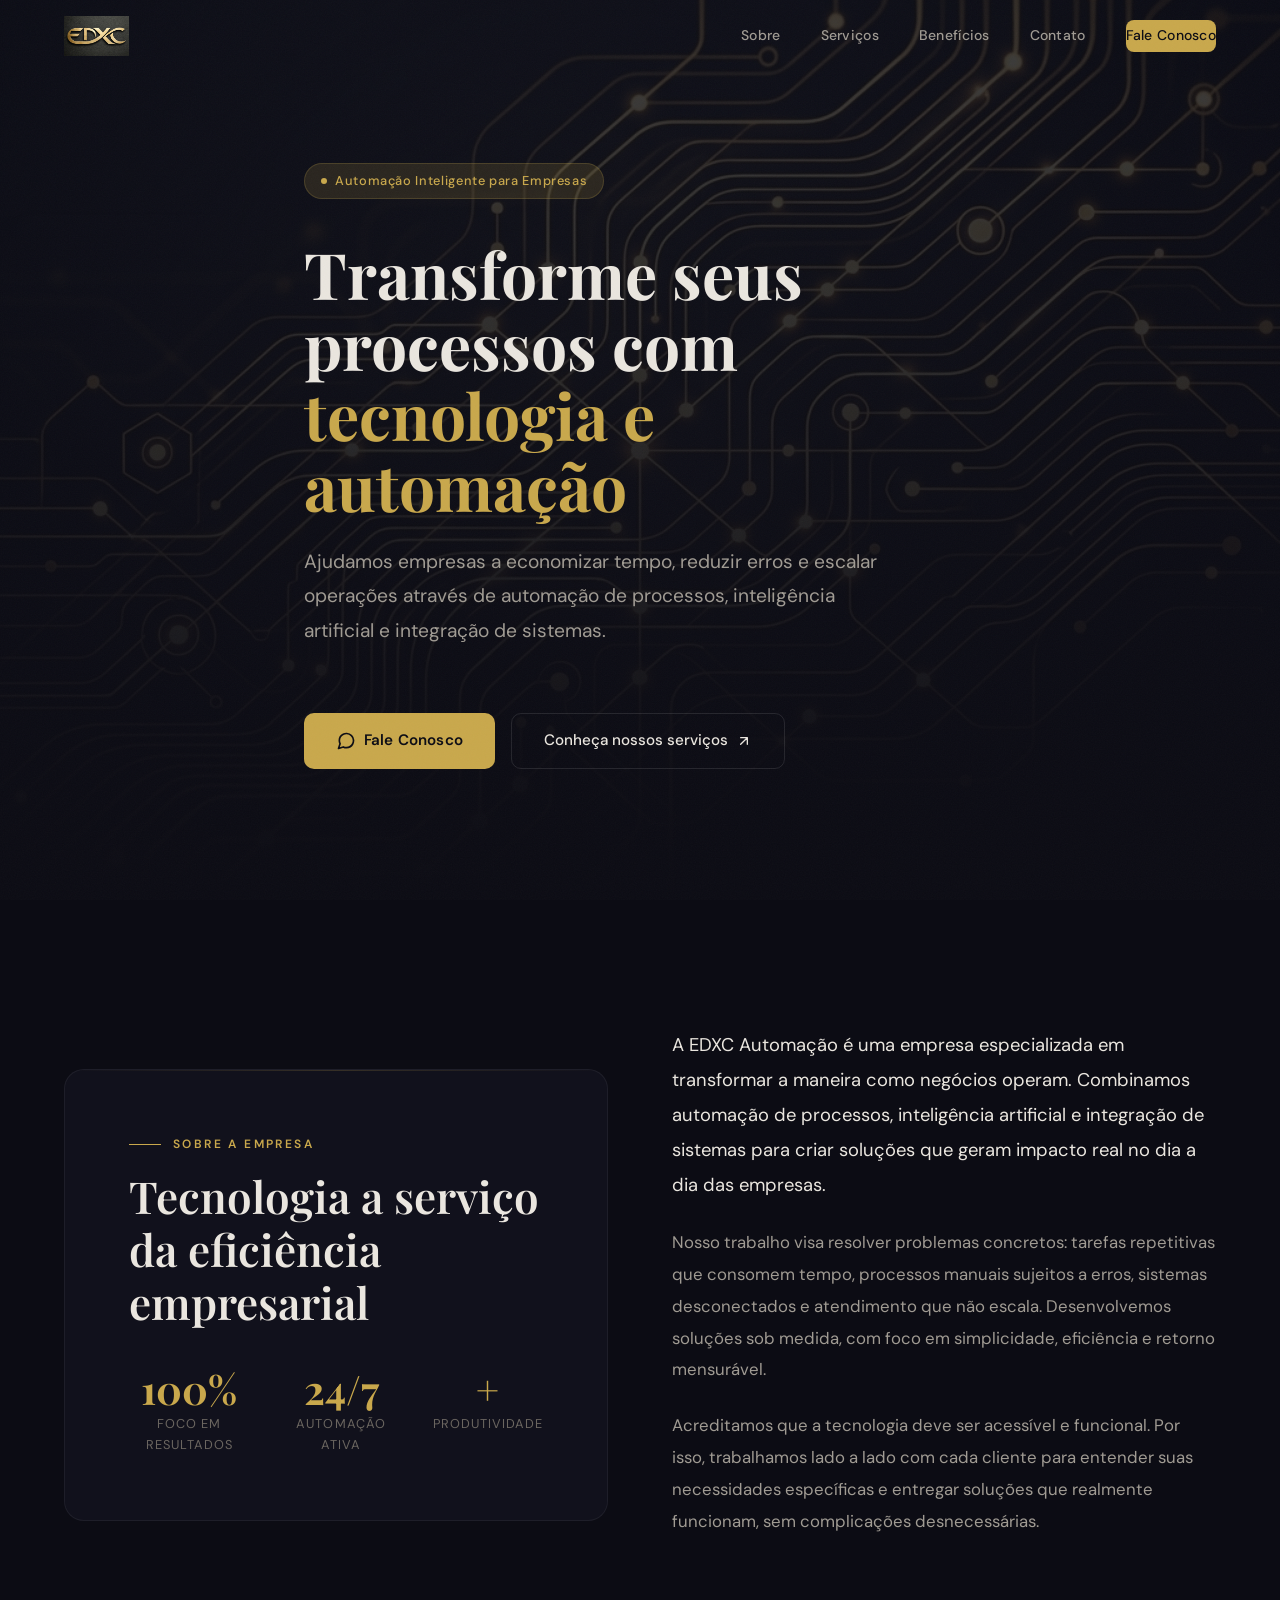
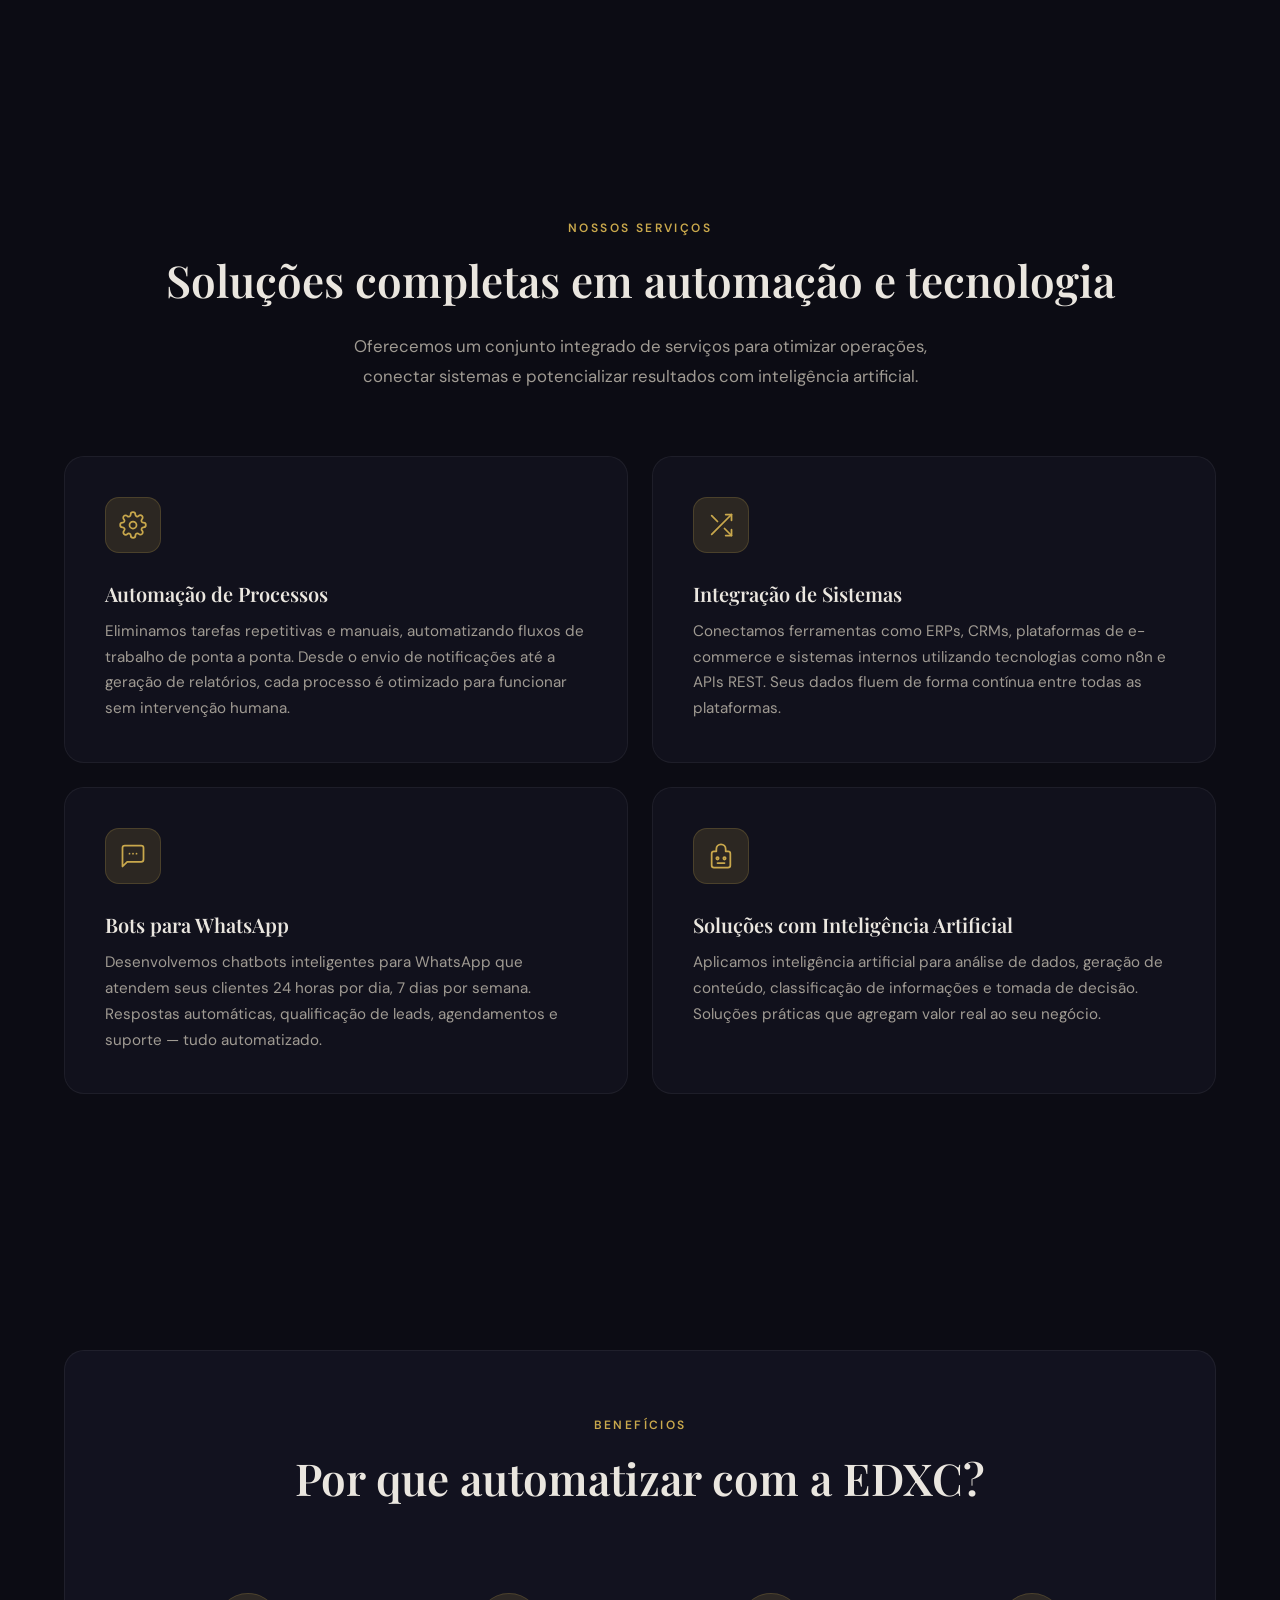
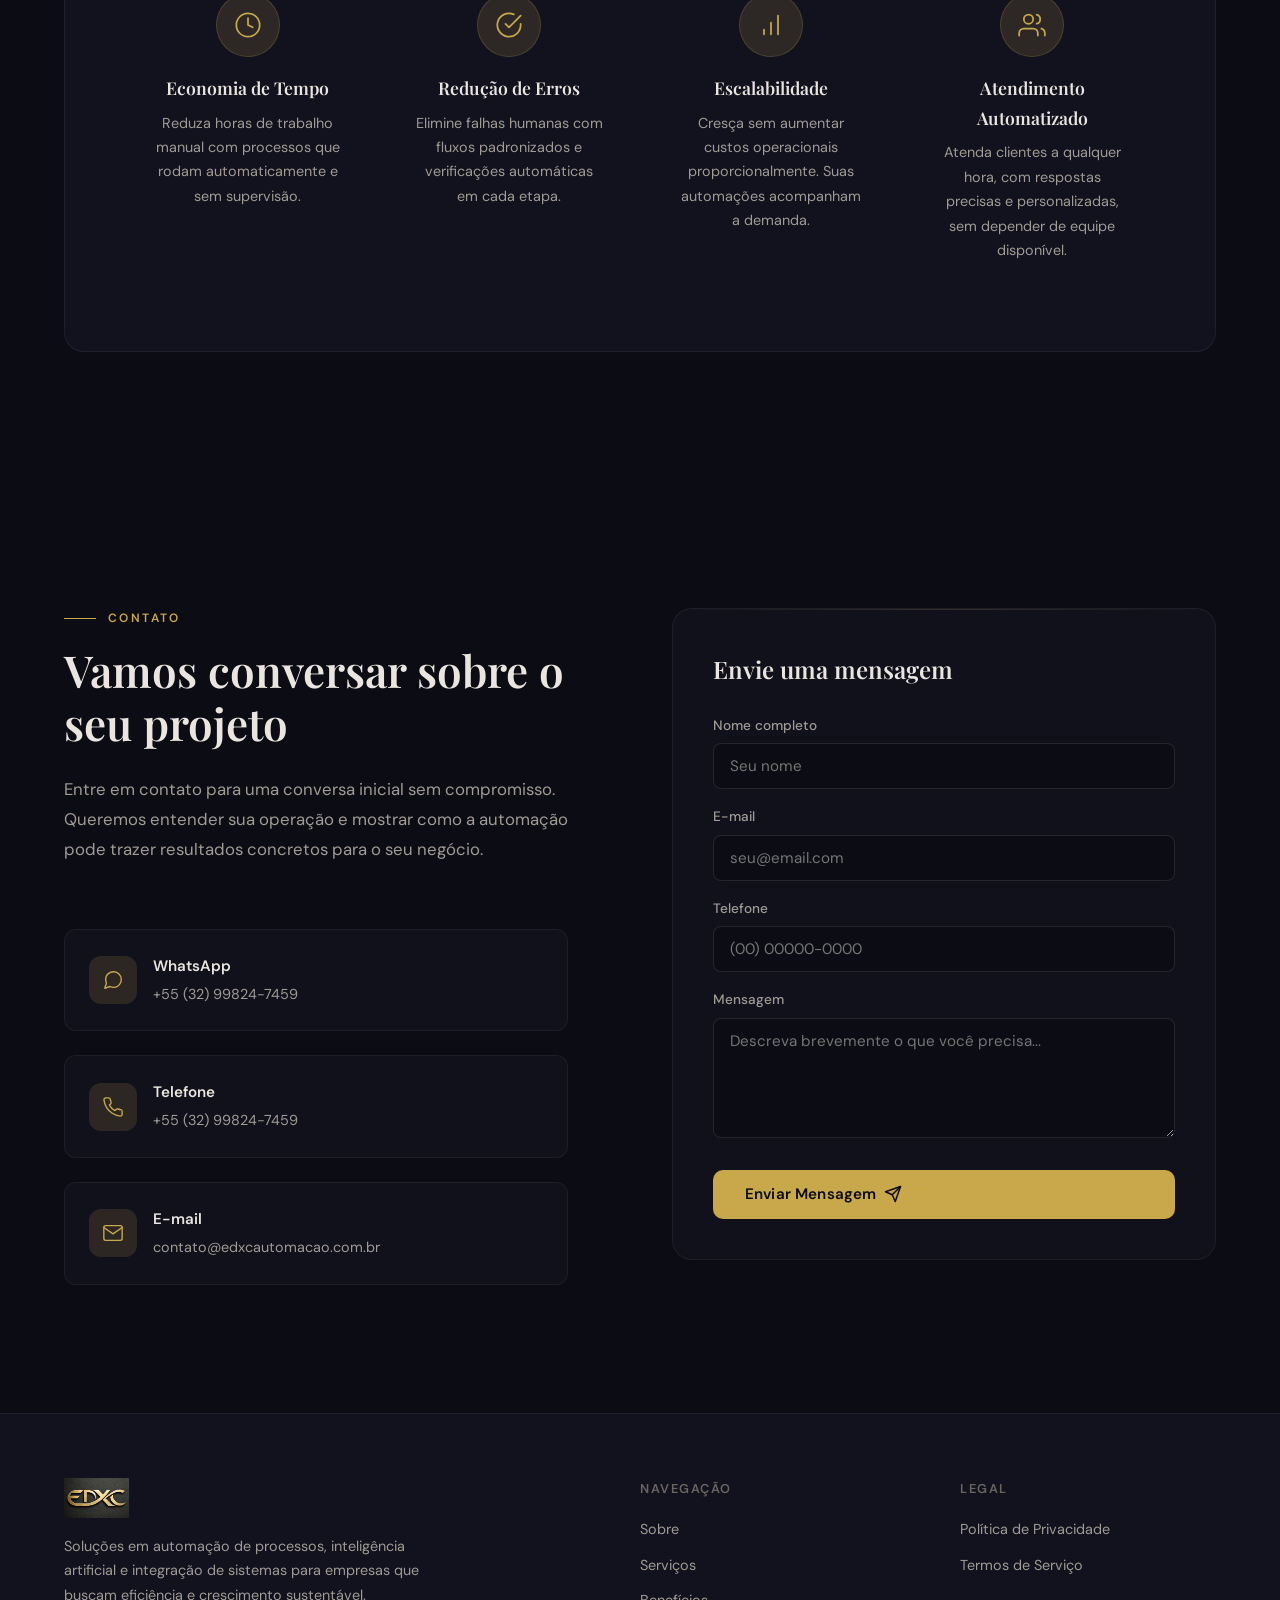
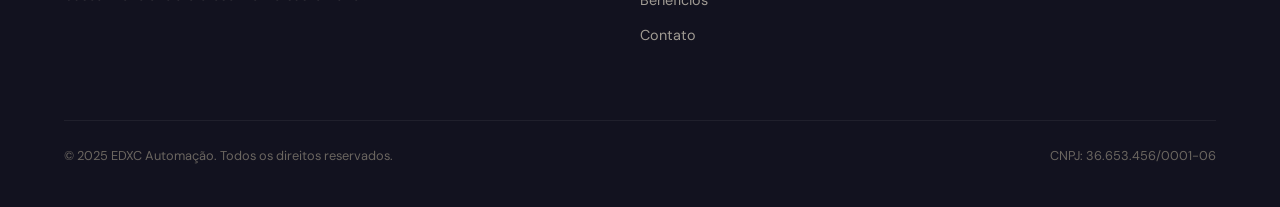
==== index.html @ b65f6ca2 "feat(site): setup deploy via docker + traefik - Dockerfile com nginx:1.27-alpine servindo conteudo e" ====
<!DOCTYPE html>
<html lang="pt-BR">
<head>
  <meta charset="UTF-8">
  <meta name="viewport" content="width=device-width, initial-scale=1.0">
  <title>EDXC Automação — Automação de Processos, IA e Soluções Digitais</title>
  <meta name="description" content="A EDXC Automação é especializada em automação de processos, inteligência artificial, integração de sistemas e soluções digitais para empresas. Economize tempo, aumente a produtividade e melhore o atendimento ao cliente.">
  <meta name="keywords" content="automação de processos, inteligência artificial, integração de sistemas, bots whatsapp, soluções digitais, n8n, APIs">
  <meta name="author" content="EDXC Automação">
  <meta name="robots" content="index, follow">

  <!-- Open Graph -->
  <meta property="og:title" content="EDXC Automação — Automação de Processos e Soluções Digitais">
  <meta property="og:description" content="Especialistas em automação, inteligência artificial e integração de sistemas para empresas que buscam eficiência e crescimento.">
  <meta property="og:type" content="website">
  <meta property="og:image" content="assets/logo-edxc.jpg">
  <meta property="og:locale" content="pt_BR">

  <!-- Favicon -->
  <link rel="icon" type="image/jpeg" href="assets/logo-edxc.jpg">

  <!-- Styles -->
  <link rel="stylesheet" href="styles.css">
</head>
<body>

  <!-- ============================================
       HEADER / NAVIGATION
       ============================================ -->
  <header class="site-header" id="site-header">
    <div class="container header-inner">
      <a href="index.html" class="logo" aria-label="EDXC Automação — Página inicial">
        <img src="assets/logo-edxc.jpg" alt="Logo EDXC Automação" width="160" height="auto">
      </a>

      <nav class="nav-desktop" aria-label="Navegação principal">
        <a href="#sobre">Sobre</a>
        <a href="#servicos">Serviços</a>
        <a href="#beneficios">Benefícios</a>
        <a href="#contato">Contato</a>
        <a href="https://wa.me/5532998247459" class="nav-cta" target="_blank" rel="noopener">Fale Conosco</a>
      </nav>

      <button class="mobile-toggle" id="mobile-toggle" aria-label="Abrir menu">
        <span></span>
        <span></span>
        <span></span>
      </button>
    </div>
  </header>

  <!-- Mobile Navigation -->
  <nav class="nav-mobile" id="nav-mobile" aria-label="Navegação mobile">
    <button class="mobile-close" id="mobile-close" aria-label="Fechar menu">&times;</button>
    <a href="#sobre" class="mobile-nav-link">Sobre</a>
    <a href="#servicos" class="mobile-nav-link">Serviços</a>
    <a href="#beneficios" class="mobile-nav-link">Benefícios</a>
    <a href="#contato" class="mobile-nav-link">Contato</a>
    <a href="https://wa.me/5532998247459" class="btn-primary" target="_blank" rel="noopener">Fale Conosco</a>
  </nav>

  <!-- ============================================
       HERO SECTION
       ============================================ -->
  <section class="hero" id="hero">
    <div class="hero-bg">
      <img src="assets/hero-bg.png" alt="" aria-hidden="true">
    </div>

    <div class="container hero-content">
      <div class="hero-badge">
        <span class="hero-badge-dot"></span>
        Automação Inteligente para Empresas
      </div>

      <h1>
        Transforme seus processos com <span class="gold">tecnologia e automação</span>
      </h1>

      <p class="hero-subtitle">
        Ajudamos empresas a economizar tempo, reduzir erros e escalar operações 
        através de automação de processos, inteligência artificial e integração 
        de sistemas.
      </p>

      <div class="hero-actions">
        <a href="https://wa.me/5532998247459" class="btn-primary" target="_blank" rel="noopener">
          <svg width="20" height="20" viewBox="0 0 24 24" fill="none" stroke="currentColor" stroke-width="2" stroke-linecap="round" stroke-linejoin="round"><path d="M21 11.5a8.38 8.38 0 0 1-.9 3.8 8.5 8.5 0 0 1-7.6 4.7 8.38 8.38 0 0 1-3.8-.9L3 21l1.9-5.7a8.38 8.38 0 0 1-.9-3.8 8.5 8.5 0 0 1 4.7-7.6 8.38 8.38 0 0 1 3.8-.9h.5a8.48 8.48 0 0 1 8 8v.5z"/></svg>
          Fale Conosco
        </a>
        <a href="#servicos" class="btn-secondary">
          Conheça nossos serviços
          <svg width="16" height="16" viewBox="0 0 24 24" fill="none" stroke="currentColor" stroke-width="2" stroke-linecap="round" stroke-linejoin="round"><path d="M7 17l9.2-9.2M17 17V7H7"/></svg>
        </a>
      </div>
    </div>
  </section>

  <!-- ============================================
       ABOUT SECTION
       ============================================ -->
  <section class="about" id="sobre">
    <div class="container">
      <div class="about-grid">
        <!-- Left: Visual Card -->
        <div class="about-visual reveal">
          <div class="about-card">
            <span class="section-label">Sobre a Empresa</span>
            <h2 class="section-title" style="margin-top: 0.5rem;">
              Tecnologia a serviço da eficiência empresarial
            </h2>
            <div class="about-stat">
              <div class="stat-item">
                <div class="stat-number">100%</div>
                <div class="stat-label">Foco em resultados</div>
              </div>
              <div class="stat-item">
                <div class="stat-number">24/7</div>
                <div class="stat-label">Automação ativa</div>
              </div>
              <div class="stat-item">
                <div class="stat-number">+</div>
                <div class="stat-label">Produtividade</div>
              </div>
            </div>
          </div>
        </div>

        <!-- Right: Text Content -->
        <div class="about-text reveal reveal-delay-2">
          <p>
            A EDXC Automação é uma empresa especializada em transformar a maneira 
            como negócios operam. Combinamos automação de processos, inteligência 
            artificial e integração de sistemas para criar soluções que geram 
            impacto real no dia a dia das empresas.
          </p>
          <p>
            Nosso trabalho visa resolver problemas concretos: tarefas repetitivas 
            que consomem tempo, processos manuais sujeitos a erros, sistemas 
            desconectados e atendimento que não escala. Desenvolvemos soluções 
            sob medida, com foco em simplicidade, eficiência e retorno mensurável.
          </p>
          <p>
            Acreditamos que a tecnologia deve ser acessível e funcional. Por isso, 
            trabalhamos lado a lado com cada cliente para entender suas necessidades 
            específicas e entregar soluções que realmente funcionam, sem complicações 
            desnecessárias.
          </p>
        </div>
      </div>
    </div>
  </section>

  <!-- ============================================
       SERVICES SECTION
       ============================================ -->
  <section class="services" id="servicos">
    <div class="container">
      <div class="services-header reveal">
        <span class="section-label">Nossos Serviços</span>
        <h2 class="section-title">Soluções completas em automação e tecnologia</h2>
        <p class="section-description">
          Oferecemos um conjunto integrado de serviços para otimizar operações, 
          conectar sistemas e potencializar resultados com inteligência artificial.
        </p>
      </div>

      <div class="services-grid">
        <!-- Service 1: Automação de Processos -->
        <div class="service-card reveal reveal-delay-1" id="svc-automacao">
          <div class="service-icon">
            <svg width="28" height="28" viewBox="0 0 24 24" fill="none" stroke="currentColor" stroke-width="1.5" stroke-linecap="round" stroke-linejoin="round">
              <circle cx="12" cy="12" r="3"/>
              <path d="M19.4 15a1.65 1.65 0 0 0 .33 1.82l.06.06a2 2 0 0 1 0 2.83 2 2 0 0 1-2.83 0l-.06-.06a1.65 1.65 0 0 0-1.82-.33 1.65 1.65 0 0 0-1 1.51V21a2 2 0 0 1-2 2 2 2 0 0 1-2-2v-.09A1.65 1.65 0 0 0 9 19.4a1.65 1.65 0 0 0-1.82.33l-.06.06a2 2 0 0 1-2.83 0 2 2 0 0 1 0-2.83l.06-.06A1.65 1.65 0 0 0 4.68 15a1.65 1.65 0 0 0-1.51-1H3a2 2 0 0 1-2-2 2 2 0 0 1 2-2h.09A1.65 1.65 0 0 0 4.6 9a1.65 1.65 0 0 0-.33-1.82l-.06-.06a2 2 0 0 1 0-2.83 2 2 0 0 1 2.83 0l.06.06A1.65 1.65 0 0 0 9 4.68a1.65 1.65 0 0 0 1-1.51V3a2 2 0 0 1 2-2 2 2 0 0 1 2 2v.09a1.65 1.65 0 0 0 1 1.51 1.65 1.65 0 0 0 1.82-.33l.06-.06a2 2 0 0 1 2.83 0 2 2 0 0 1 0 2.83l-.06.06a1.65 1.65 0 0 0-.33 1.82V9a1.65 1.65 0 0 0 1.51 1H21a2 2 0 0 1 2 2 2 2 0 0 1-2 2h-.09a1.65 1.65 0 0 0-1.51 1z"/>
            </svg>
          </div>
          <h3>Automação de Processos</h3>
          <p>
            Eliminamos tarefas repetitivas e manuais, automatizando fluxos de trabalho
            de ponta a ponta. Desde o envio de notificações até a geração de relatórios,
            cada processo é otimizado para funcionar sem intervenção humana.
          </p>
        </div>

        <!-- Service 2: Integração de Sistemas -->
        <div class="service-card reveal reveal-delay-2" id="svc-integracao">
          <div class="service-icon">
            <svg width="28" height="28" viewBox="0 0 24 24" fill="none" stroke="currentColor" stroke-width="1.5" stroke-linecap="round" stroke-linejoin="round">
              <polyline points="16 3 21 3 21 8"/><line x1="4" y1="20" x2="21" y2="3"/>
              <polyline points="21 16 21 21 16 21"/><line x1="15" y1="15" x2="21" y2="21"/>
              <line x1="4" y1="4" x2="9" y2="9"/>
            </svg>
          </div>
          <h3>Integração de Sistemas</h3>
          <p>
            Conectamos ferramentas como ERPs, CRMs, plataformas de e-commerce e 
            sistemas internos utilizando tecnologias como n8n e APIs REST. 
            Seus dados fluem de forma contínua entre todas as plataformas.
          </p>
        </div>

        <!-- Service 3: Bots para WhatsApp -->
        <div class="service-card reveal reveal-delay-3" id="svc-bots">
          <div class="service-icon">
            <svg width="28" height="28" viewBox="0 0 24 24" fill="none" stroke="currentColor" stroke-width="1.5" stroke-linecap="round" stroke-linejoin="round">
              <path d="M21 15a2 2 0 0 1-2 2H7l-4 4V5a2 2 0 0 1 2-2h14a2 2 0 0 1 2 2z"/>
              <line x1="9" y1="10" x2="9" y2="10"/><line x1="12" y1="10" x2="12" y2="10"/><line x1="15" y1="10" x2="15" y2="10"/>
            </svg>
          </div>
          <h3>Bots para WhatsApp</h3>
          <p>
            Desenvolvemos chatbots inteligentes para WhatsApp que atendem seus 
            clientes 24 horas por dia, 7 dias por semana. Respostas automáticas, 
            qualificação de leads, agendamentos e suporte — tudo automatizado.
          </p>
        </div>

        <!-- Service 4: Inteligência Artificial -->
        <div class="service-card reveal reveal-delay-4" id="svc-ia">
          <div class="service-icon">
            <svg width="28" height="28" viewBox="0 0 24 24" fill="none" stroke="currentColor" stroke-width="1.5" stroke-linecap="round" stroke-linejoin="round">
              <path d="M12 2a4 4 0 0 0-4 4v2H6a2 2 0 0 0-2 2v10a2 2 0 0 0 2 2h12a2 2 0 0 0 2-2V10a2 2 0 0 0-2-2h-2V6a4 4 0 0 0-4-4z"/>
              <circle cx="9" cy="14" r="1"/><circle cx="15" cy="14" r="1"/>
              <path d="M9 18h6"/>
            </svg>
          </div>
          <h3>Soluções com Inteligência Artificial</h3>
          <p>
            Aplicamos inteligência artificial para análise de dados, geração de 
            conteúdo, classificação de informações e tomada de decisão. 
            Soluções práticas que agregam valor real ao seu negócio.
          </p>
        </div>
      </div>
    </div>
  </section>

  <!-- ============================================
       BENEFITS SECTION
       ============================================ -->
  <section class="benefits" id="beneficios">
    <div class="container">
      <div class="benefits-wrapper">
        <div class="benefits-header reveal">
          <span class="section-label">Benefícios</span>
          <h2 class="section-title">Por que automatizar com a EDXC?</h2>
        </div>

        <div class="benefits-grid">
          <!-- Benefit 1 -->
          <div class="benefit-item reveal reveal-delay-1" id="bn-tempo">
            <div class="benefit-icon">
              <svg width="28" height="28" viewBox="0 0 24 24" fill="none" stroke="currentColor" stroke-width="1.5" stroke-linecap="round" stroke-linejoin="round">
                <circle cx="12" cy="12" r="10"/><polyline points="12 6 12 12 16 14"/>
              </svg>
            </div>
            <h4>Economia de Tempo</h4>
            <p>Reduza horas de trabalho manual com processos que rodam automaticamente e sem supervisão.</p>
          </div>

          <!-- Benefit 2 -->
          <div class="benefit-item reveal reveal-delay-2" id="bn-erros">
            <div class="benefit-icon">
              <svg width="28" height="28" viewBox="0 0 24 24" fill="none" stroke="currentColor" stroke-width="1.5" stroke-linecap="round" stroke-linejoin="round">
                <path d="M22 11.08V12a10 10 0 1 1-5.93-9.14"/><polyline points="22 4 12 14.01 9 11.01"/>
              </svg>
            </div>
            <h4>Redução de Erros</h4>
            <p>Elimine falhas humanas com fluxos padronizados e verificações automáticas em cada etapa.</p>
          </div>

          <!-- Benefit 3 -->
          <div class="benefit-item reveal reveal-delay-3" id="bn-escala">
            <div class="benefit-icon">
              <svg width="28" height="28" viewBox="0 0 24 24" fill="none" stroke="currentColor" stroke-width="1.5" stroke-linecap="round" stroke-linejoin="round">
                <line x1="12" y1="20" x2="12" y2="10"/><line x1="18" y1="20" x2="18" y2="4"/><line x1="6" y1="20" x2="6" y2="16"/>
              </svg>
            </div>
            <h4>Escalabilidade</h4>
            <p>Cresça sem aumentar custos operacionais proporcionalmente. Suas automações acompanham a demanda.</p>
          </div>

          <!-- Benefit 4 -->
          <div class="benefit-item reveal reveal-delay-4" id="bn-atendimento">
            <div class="benefit-icon">
              <svg width="28" height="28" viewBox="0 0 24 24" fill="none" stroke="currentColor" stroke-width="1.5" stroke-linecap="round" stroke-linejoin="round">
                <path d="M17 21v-2a4 4 0 0 0-4-4H5a4 4 0 0 0-4 4v2"/><circle cx="9" cy="7" r="4"/>
                <path d="M23 21v-2a4 4 0 0 0-3-3.87"/><path d="M16 3.13a4 4 0 0 1 0 7.75"/>
              </svg>
            </div>
            <h4>Atendimento Automatizado</h4>
            <p>Atenda clientes a qualquer hora, com respostas precisas e personalizadas, sem depender de equipe disponível.</p>
          </div>
        </div>
      </div>
    </div>
  </section>

  <!-- ============================================
       CONTACT SECTION
       ============================================ -->
  <section class="contact" id="contato">
    <div class="container">
      <div class="contact-grid">
        <!-- Left: Info -->
        <div class="contact-info reveal">
          <span class="section-label">Contato</span>
          <h2 class="section-title">Vamos conversar sobre o seu projeto</h2>
          <p class="section-description">
            Entre em contato para uma conversa inicial sem compromisso. 
            Queremos entender sua operação e mostrar como a automação 
            pode trazer resultados concretos para o seu negócio.
          </p>

          <div class="contact-channels">
            <!-- WhatsApp -->
            <a href="https://wa.me/5532998247459" class="contact-channel" target="_blank" rel="noopener" id="contact-whatsapp">
              <div class="channel-icon">
                <svg width="22" height="22" viewBox="0 0 24 24" fill="none" stroke="currentColor" stroke-width="1.5" stroke-linecap="round" stroke-linejoin="round">
                  <path d="M21 11.5a8.38 8.38 0 0 1-.9 3.8 8.5 8.5 0 0 1-7.6 4.7 8.38 8.38 0 0 1-3.8-.9L3 21l1.9-5.7a8.38 8.38 0 0 1-.9-3.8 8.5 8.5 0 0 1 4.7-7.6 8.38 8.38 0 0 1 3.8-.9h.5a8.48 8.48 0 0 1 8 8v.5z"/>
                </svg>
              </div>
              <div class="channel-info">
                <h4>WhatsApp</h4>
                <p>+55 (32) 99824-7459</p>
              </div>
            </a>

            <!-- Telefone -->
            <a href="tel:+5532998247459" class="contact-channel" id="contact-phone">
              <div class="channel-icon">
                <svg width="22" height="22" viewBox="0 0 24 24" fill="none" stroke="currentColor" stroke-width="1.5" stroke-linecap="round" stroke-linejoin="round">
                  <path d="M22 16.92v3a2 2 0 0 1-2.18 2 19.79 19.79 0 0 1-8.63-3.07 19.5 19.5 0 0 1-6-6 19.79 19.79 0 0 1-3.07-8.67A2 2 0 0 1 4.11 2h3a2 2 0 0 1 2 1.72 12.84 12.84 0 0 0 .7 2.81 2 2 0 0 1-.45 2.11L8.09 9.91a16 16 0 0 0 6 6l1.27-1.27a2 2 0 0 1 2.11-.45 12.84 12.84 0 0 0 2.81.7A2 2 0 0 1 22 16.92z"/>
                </svg>
              </div>
              <div class="channel-info">
                <h4>Telefone</h4>
                <p>+55 (32) 99824-7459</p>
              </div>
            </a>

            <!-- Email -->
            <a href="mailto:contato@edxcautomacao.com.br" class="contact-channel" id="contact-email">
              <div class="channel-icon">
                <svg width="22" height="22" viewBox="0 0 24 24" fill="none" stroke="currentColor" stroke-width="1.5" stroke-linecap="round" stroke-linejoin="round">
                  <path d="M4 4h16c1.1 0 2 .9 2 2v12c0 1.1-.9 2-2 2H4c-1.1 0-2-.9-2-2V6c0-1.1.9-2 2-2z"/><polyline points="22,6 12,13 2,6"/>
                </svg>
              </div>
              <div class="channel-info">
                <h4>E-mail</h4>
                <p>contato@edxcautomacao.com.br</p>
              </div>
            </a>
          </div>
        </div>

        <!-- Right: Form -->
        <div class="contact-form-wrapper reveal reveal-delay-2">
          <form class="contact-form" id="contact-form" action="#" method="POST" onsubmit="handleFormSubmit(event)">
            <h3>Envie uma mensagem</h3>

            <div class="form-group">
              <label for="form-name">Nome completo</label>
              <input type="text" id="form-name" name="name" placeholder="Seu nome" required>
            </div>

            <div class="form-group">
              <label for="form-email">E-mail</label>
              <input type="email" id="form-email" name="email" placeholder="seu@email.com" required>
            </div>

            <div class="form-group">
              <label for="form-phone">Telefone</label>
              <input type="tel" id="form-phone" name="phone" placeholder="(00) 00000-0000">
            </div>

            <div class="form-group">
              <label for="form-message">Mensagem</label>
              <textarea id="form-message" name="message" placeholder="Descreva brevemente o que você precisa..." required></textarea>
            </div>

            <button type="submit" class="btn-primary form-submit" id="form-submit-btn">
              Enviar Mensagem
              <svg width="18" height="18" viewBox="0 0 24 24" fill="none" stroke="currentColor" stroke-width="2" stroke-linecap="round" stroke-linejoin="round"><line x1="22" y1="2" x2="11" y2="13"/><polygon points="22 2 15 22 11 13 2 9 22 2"/></svg>
            </button>
          </form>
        </div>
      </div>
    </div>
  </section>

  <!-- ============================================
       FOOTER
       ============================================ -->
  <footer class="site-footer" id="site-footer">
    <div class="container">
      <div class="footer-top">
        <!-- Brand -->
        <div class="footer-brand">
          <a href="index.html" class="logo">
            <img src="assets/logo-edxc.jpg" alt="EDXC Automação" width="140" height="auto">
          </a>
          <p>
            Soluções em automação de processos, inteligência artificial e 
            integração de sistemas para empresas que buscam eficiência e 
            crescimento sustentável.
          </p>
        </div>

        <!-- Navigation Links -->
        <div class="footer-links">
          <h4>Navegação</h4>
          <ul>
            <li><a href="#sobre">Sobre</a></li>
            <li><a href="#servicos">Serviços</a></li>
            <li><a href="#beneficios">Benefícios</a></li>
            <li><a href="#contato">Contato</a></li>
          </ul>
        </div>

        <!-- Legal Links -->
        <div class="footer-links">
          <h4>Legal</h4>
          <ul>
            <li><a href="politica-de-privacidade.html">Política de Privacidade</a></li>
            <li><a href="termos-de-servico.html">Termos de Serviço</a></li>
          </ul>
        </div>
      </div>

      <div class="footer-bottom">
        <p>&copy; 2025 EDXC Automação. Todos os direitos reservados.</p>
        <p>CNPJ: 36.653.456/0001-06</p>
      </div>
    </div>
  </footer>

  <!-- ============================================
       JAVASCRIPT
       ============================================ -->
  <script>
    // ---- Header scroll effect ----
    const header = document.getElementById('site-header');
    let lastScrollY = 0;

    window.addEventListener('scroll', () => {
      if (window.scrollY > 60) {
        header.classList.add('scrolled');
      } else {
        header.classList.remove('scrolled');
      }
      lastScrollY = window.scrollY;
    }, { passive: true });

    // ---- Mobile menu ----
    const mobileToggle = document.getElementById('mobile-toggle');
    const navMobile = document.getElementById('nav-mobile');
    const mobileClose = document.getElementById('mobile-close');

    mobileToggle.addEventListener('click', () => {
      navMobile.classList.add('active');
      document.body.style.overflow = 'hidden';
    });

    mobileClose.addEventListener('click', () => {
      navMobile.classList.remove('active');
      document.body.style.overflow = '';
    });

    // Close mobile menu on link click
    document.querySelectorAll('.mobile-nav-link').forEach(link => {
      link.addEventListener('click', () => {
        navMobile.classList.remove('active');
        document.body.style.overflow = '';
      });
    });

    // ---- Scroll reveal ----
    const revealElements = document.querySelectorAll('.reveal');

    const revealObserver = new IntersectionObserver((entries) => {
      entries.forEach(entry => {
        if (entry.isIntersecting) {
          entry.target.classList.add('visible');
          revealObserver.unobserve(entry.target);
        }
      });
    }, {
      threshold: 0.1,
      rootMargin: '0px 0px -60px 0px'
    });

    revealElements.forEach(el => revealObserver.observe(el));

    // ---- Smooth scroll for anchor links ----
    document.querySelectorAll('a[href^="#"]').forEach(anchor => {
      anchor.addEventListener('click', function (e) {
        e.preventDefault();
        const target = document.querySelector(this.getAttribute('href'));
        if (target) {
          const headerHeight = header.offsetHeight;
          const targetPosition = target.getBoundingClientRect().top + window.pageYOffset - headerHeight - 20;
          window.scrollTo({ top: targetPosition, behavior: 'smooth' });
        }
      });
    });

    // ---- Form submission handler ----
    function handleFormSubmit(e) {
      e.preventDefault();
      const form = e.target;
      const btn = document.getElementById('form-submit-btn');
      const originalText = btn.innerHTML;

      btn.innerHTML = 'Enviando...';
      btn.disabled = true;

      // Simulate submission (replace with actual endpoint)
      setTimeout(() => {
        btn.innerHTML = `
          <svg width="18" height="18" viewBox="0 0 24 24" fill="none" stroke="currentColor" stroke-width="2" stroke-linecap="round" stroke-linejoin="round"><path d="M22 11.08V12a10 10 0 1 1-5.93-9.14"/><polyline points="22 4 12 14.01 9 11.01"/></svg>
          Mensagem Enviada
        `;
        btn.style.background = '#2d8a4e';

        setTimeout(() => {
          form.reset();
          btn.innerHTML = originalText;
          btn.disabled = false;
          btn.style.background = '';
        }, 3000);
      }, 1500);
    }
  </script>

</body>
</html>
---- styles.css ----
/* ===============================================
   EDXC Automação — Design System
   Premium Dark Theme + Gold Accents
   =============================================== */

@import url('https://fonts.googleapis.com/css2?family=DM+Sans:ital,opsz,wght@0,9..40,300;0,9..40,400;0,9..40,500;0,9..40,600;0,9..40,700;1,9..40,400&family=Playfair+Display:wght@400;500;600;700&display=swap');

/* ---- Custom Properties ---- */
:root {
  /* Colors */
  --color-bg-primary: #0c0c14;
  --color-bg-secondary: #12121f;
  --color-bg-tertiary: #1a1a2e;
  --color-bg-card: #16162480;
  --color-bg-card-hover: #1e1e3299;

  --color-gold: #c9a84c;
  --color-gold-light: #e0c872;
  --color-gold-dark: #a08030;
  --color-gold-glow: rgba(201, 168, 76, 0.15);
  --color-gold-border: rgba(201, 168, 76, 0.2);

  --color-text-primary: #eae6df;
  --color-text-secondary: #a09b93;
  --color-text-muted: #6b6660;

  --color-border: rgba(255, 255, 255, 0.06);
  --color-border-light: rgba(255, 255, 255, 0.1);

  /* Typography */
  --font-display: 'Playfair Display', Georgia, serif;
  --font-body: 'DM Sans', system-ui, sans-serif;

  /* Spacing */
  --space-xs: 0.5rem;
  --space-sm: 1rem;
  --space-md: 1.5rem;
  --space-lg: 2.5rem;
  --space-xl: 4rem;
  --space-2xl: 6rem;
  --space-3xl: 8rem;

  /* Layout */
  --max-width: 1200px;
  --border-radius: 12px;
  --border-radius-lg: 20px;

  /* Transitions */
  --transition-fast: 0.2s cubic-bezier(0.4, 0, 0.2, 1);
  --transition-medium: 0.4s cubic-bezier(0.4, 0, 0.2, 1);
  --transition-slow: 0.6s cubic-bezier(0.4, 0, 0.2, 1);
}

/* ---- Reset & Base ---- */
*,
*::before,
*::after {
  box-sizing: border-box;
  margin: 0;
  padding: 0;
}

html {
  scroll-behavior: smooth;
  -webkit-font-smoothing: antialiased;
  -moz-osx-font-smoothing: grayscale;
}

body {
  font-family: var(--font-body);
  font-size: 16px;
  line-height: 1.7;
  color: var(--color-text-primary);
  background-color: var(--color-bg-primary);
  overflow-x: hidden;
}

img {
  max-width: 100%;
  height: auto;
  display: block;
}

a {
  color: var(--color-gold);
  text-decoration: none;
  transition: color var(--transition-fast);
}

a:hover {
  color: var(--color-gold-light);
}

/* ---- Utility ---- */
.container {
  width: 100%;
  max-width: var(--max-width);
  margin: 0 auto;
  padding: 0 var(--space-md);
}

.section-label {
  font-family: var(--font-body);
  font-size: 0.75rem;
  font-weight: 600;
  letter-spacing: 0.2em;
  text-transform: uppercase;
  color: var(--color-gold);
  margin-bottom: var(--space-sm);
  display: flex;
  align-items: center;
  gap: 0.75rem;
}

.section-label::before {
  content: '';
  display: inline-block;
  width: 32px;
  height: 1px;
  background: var(--color-gold);
}

.section-title {
  font-family: var(--font-display);
  font-size: clamp(2rem, 4vw, 2.75rem);
  font-weight: 600;
  line-height: 1.2;
  color: var(--color-text-primary);
  margin-bottom: var(--space-md);
}

.section-description {
  font-size: 1.05rem;
  color: var(--color-text-secondary);
  max-width: 640px;
  line-height: 1.8;
}

/* ---- Noise Overlay (global texture) ---- */
body::before {
  content: '';
  position: fixed;
  inset: 0;
  z-index: 9999;
  pointer-events: none;
  opacity: 0.03;
  background-image: url("data:image/svg+xml,%3Csvg viewBox='0 0 256 256' xmlns='http://www.w3.org/2000/svg'%3E%3Cfilter id='n'%3E%3CfeTurbulence type='fractalNoise' baseFrequency='0.85' numOctaves='4' stitchTiles='stitch'/%3E%3C/filter%3E%3Crect width='100%25' height='100%25' filter='url(%23n)' opacity='1'/%3E%3C/svg%3E");
  background-repeat: repeat;
  background-size: 256px 256px;
}

/* ===============================================
   HEADER / NAVIGATION
   =============================================== */
.site-header {
  position: fixed;
  top: 0;
  left: 0;
  right: 0;
  z-index: 1000;
  padding: var(--space-sm) 0;
  transition: background var(--transition-medium), box-shadow var(--transition-medium);
}

.site-header.scrolled {
  background: rgba(12, 12, 20, 0.92);
  backdrop-filter: blur(20px);
  -webkit-backdrop-filter: blur(20px);
  box-shadow: 0 1px 0 var(--color-border);
}

.header-inner {
  display: flex;
  align-items: center;
  justify-content: space-between;
}

.logo {
  display: flex;
  align-items: center;
  gap: 0.75rem;
}

.logo img {
  height: 40px;
  width: auto;
}

.logo-text {
  font-family: var(--font-display);
  font-size: 1.1rem;
  font-weight: 600;
  color: var(--color-text-primary);
  letter-spacing: 0.02em;
}

.logo-text span {
  color: var(--color-gold);
}

.nav-desktop {
  display: flex;
  align-items: center;
  gap: var(--space-lg);
}

.nav-desktop a {
  font-size: 0.875rem;
  font-weight: 500;
  color: var(--color-text-secondary);
  letter-spacing: 0.02em;
  position: relative;
  padding: 0.25rem 0;
}

.nav-desktop a::after {
  content: '';
  position: absolute;
  bottom: 0;
  left: 0;
  width: 0;
  height: 1px;
  background: var(--color-gold);
  transition: width var(--transition-medium);
}

.nav-desktop a:hover {
  color: var(--color-text-primary);
}

.nav-desktop a:hover::after {
  width: 100%;
}

.nav-cta {
  font-size: 0.85rem;
  font-weight: 600;
  color: var(--color-bg-primary) !important;
  background: var(--color-gold);
  padding: 0.6rem 1.5rem;
  border-radius: 8px;
  transition: background var(--transition-fast), transform var(--transition-fast);
}

.nav-cta:hover {
  background: var(--color-gold-light) !important;
  color: var(--color-bg-primary) !important;
  transform: translateY(-1px);
}

/* Mobile Menu Toggle */
.mobile-toggle {
  display: none;
  background: none;
  border: none;
  cursor: pointer;
  padding: 0.5rem;
}

.mobile-toggle span {
  display: block;
  width: 24px;
  height: 2px;
  background: var(--color-text-primary);
  margin: 5px 0;
  transition: var(--transition-fast);
  border-radius: 2px;
}

/* Mobile Navigation */
.nav-mobile {
  display: none;
  position: fixed;
  top: 0;
  left: 0;
  right: 0;
  bottom: 0;
  background: rgba(12, 12, 20, 0.98);
  backdrop-filter: blur(30px);
  -webkit-backdrop-filter: blur(30px);
  z-index: 999;
  flex-direction: column;
  justify-content: center;
  align-items: center;
  gap: var(--space-lg);
}

.nav-mobile.active {
  display: flex;
}

.nav-mobile a {
  font-family: var(--font-display);
  font-size: 1.75rem;
  color: var(--color-text-secondary);
  transition: color var(--transition-fast);
}

.nav-mobile a:hover {
  color: var(--color-gold);
}

.mobile-close {
  position: absolute;
  top: 1.5rem;
  right: 1.5rem;
  background: none;
  border: none;
  color: var(--color-text-primary);
  font-size: 2rem;
  cursor: pointer;
  padding: 0.5rem;
  line-height: 1;
}

/* ===============================================
   HERO SECTION
   =============================================== */
.hero {
  position: relative;
  min-height: 100vh;
  display: flex;
  align-items: center;
  padding: var(--space-3xl) 0 var(--space-2xl);
  overflow: hidden;
}

.hero-bg {
  position: absolute;
  inset: 0;
  z-index: 0;
}

.hero-bg img {
  width: 100%;
  height: 100%;
  object-fit: cover;
  opacity: 0.35;
}

.hero-bg::after {
  content: '';
  position: absolute;
  inset: 0;
  background: linear-gradient(
    180deg,
    rgba(12, 12, 20, 0.4) 0%,
    rgba(12, 12, 20, 0.6) 40%,
    rgba(12, 12, 20, 0.95) 85%,
    var(--color-bg-primary) 100%
  );
}

.hero-content {
  position: relative;
  z-index: 1;
  max-width: 720px;
}

.hero-badge {
  display: inline-flex;
  align-items: center;
  gap: 0.5rem;
  font-size: 0.8rem;
  font-weight: 500;
  color: var(--color-gold);
  background: var(--color-gold-glow);
  border: 1px solid var(--color-gold-border);
  padding: 0.4rem 1rem;
  border-radius: 100px;
  margin-bottom: var(--space-lg);
  letter-spacing: 0.05em;
}

.hero-badge-dot {
  width: 6px;
  height: 6px;
  background: var(--color-gold);
  border-radius: 50%;
  animation: pulse-dot 2s ease-in-out infinite;
}

@keyframes pulse-dot {
  0%, 100% { opacity: 1; transform: scale(1); }
  50% { opacity: 0.5; transform: scale(0.8); }
}

.hero h1 {
  font-family: var(--font-display);
  font-size: clamp(2.5rem, 6vw, 4rem);
  font-weight: 700;
  line-height: 1.1;
  color: var(--color-text-primary);
  margin-bottom: var(--space-md);
}

.hero h1 .gold {
  color: var(--color-gold);
}

.hero-subtitle {
  font-size: clamp(1.05rem, 2vw, 1.2rem);
  color: var(--color-text-secondary);
  line-height: 1.8;
  margin-bottom: var(--space-xl);
  max-width: 580px;
}

.hero-actions {
  display: flex;
  flex-wrap: wrap;
  gap: var(--space-sm);
}

.btn-primary {
  display: inline-flex;
  align-items: center;
  gap: 0.5rem;
  font-family: var(--font-body);
  font-size: 0.95rem;
  font-weight: 600;
  color: var(--color-bg-primary);
  background: var(--color-gold);
  padding: 0.9rem 2rem;
  border-radius: 10px;
  border: none;
  cursor: pointer;
  transition: all var(--transition-fast);
  text-decoration: none;
  letter-spacing: 0.01em;
}

.btn-primary:hover {
  background: var(--color-gold-light);
  color: var(--color-bg-primary);
  transform: translateY(-2px);
  box-shadow: 0 8px 30px rgba(201, 168, 76, 0.25);
}

.btn-secondary {
  display: inline-flex;
  align-items: center;
  gap: 0.5rem;
  font-family: var(--font-body);
  font-size: 0.95rem;
  font-weight: 500;
  color: var(--color-text-primary);
  background: transparent;
  padding: 0.9rem 2rem;
  border-radius: 10px;
  border: 1px solid var(--color-border-light);
  cursor: pointer;
  transition: all var(--transition-fast);
  text-decoration: none;
}

.btn-secondary:hover {
  border-color: var(--color-gold-border);
  background: var(--color-gold-glow);
  color: var(--color-gold);
  transform: translateY(-2px);
}

/* ===============================================
   ABOUT SECTION
   =============================================== */
.about {
  padding: var(--space-3xl) 0;
  position: relative;
}

.about-grid {
  display: grid;
  grid-template-columns: 1fr 1fr;
  gap: var(--space-xl);
  align-items: center;
}

.about-visual {
  position: relative;
}

.about-card {
  background: var(--color-bg-card);
  border: 1px solid var(--color-border);
  border-radius: var(--border-radius-lg);
  padding: var(--space-xl);
  position: relative;
  overflow: hidden;
}

.about-card::before {
  content: '';
  position: absolute;
  top: 0;
  left: 0;
  right: 0;
  height: 1px;
  background: linear-gradient(90deg, transparent, var(--color-gold-border), transparent);
}

.about-stat {
  display: flex;
  gap: var(--space-lg);
  margin-top: var(--space-lg);
}

.stat-item {
  text-align: center;
}

.stat-number {
  font-family: var(--font-display);
  font-size: 2.5rem;
  font-weight: 700;
  color: var(--color-gold);
  line-height: 1;
}

.stat-label {
  font-size: 0.8rem;
  color: var(--color-text-muted);
  margin-top: 0.25rem;
  text-transform: uppercase;
  letter-spacing: 0.08em;
}

.about-text p {
  font-size: 1.05rem;
  color: var(--color-text-secondary);
  margin-bottom: var(--space-md);
  line-height: 1.9;
}

.about-text p:first-of-type {
  font-size: 1.15rem;
  color: var(--color-text-primary);
}

/* ===============================================
   SERVICES SECTION
   =============================================== */
.services {
  padding: var(--space-3xl) 0;
  position: relative;
}

.services-header {
  text-align: center;
  margin-bottom: var(--space-xl);
}

.services-header .section-label {
  justify-content: center;
}

.services-header .section-label::before {
  display: none;
}

.services-header .section-description {
  margin: 0 auto;
}

.services-grid {
  display: grid;
  grid-template-columns: repeat(2, 1fr);
  gap: var(--space-md);
}

.service-card {
  background: var(--color-bg-card);
  border: 1px solid var(--color-border);
  border-radius: var(--border-radius-lg);
  padding: var(--space-lg);
  transition: all var(--transition-medium);
  position: relative;
  overflow: hidden;
}

.service-card:hover {
  border-color: var(--color-gold-border);
  background: var(--color-bg-card-hover);
  transform: translateY(-4px);
  box-shadow: 0 20px 60px rgba(0, 0, 0, 0.3);
}

.service-card::after {
  content: '';
  position: absolute;
  top: 0;
  left: 0;
  right: 0;
  height: 2px;
  background: linear-gradient(90deg, transparent, var(--color-gold), transparent);
  opacity: 0;
  transition: opacity var(--transition-medium);
}

.service-card:hover::after {
  opacity: 1;
}

.service-icon {
  width: 56px;
  height: 56px;
  display: flex;
  align-items: center;
  justify-content: center;
  background: var(--color-gold-glow);
  border: 1px solid var(--color-gold-border);
  border-radius: 14px;
  margin-bottom: var(--space-md);
  color: var(--color-gold);
  font-size: 1.5rem;
}

.service-card h3 {
  font-family: var(--font-display);
  font-size: 1.25rem;
  font-weight: 600;
  color: var(--color-text-primary);
  margin-bottom: var(--space-xs);
}

.service-card p {
  font-size: 0.95rem;
  color: var(--color-text-secondary);
  line-height: 1.7;
}

/* ===============================================
   BENEFITS SECTION
   =============================================== */
.benefits {
  padding: var(--space-3xl) 0;
  position: relative;
}

.benefits-wrapper {
  background: var(--color-bg-secondary);
  border: 1px solid var(--color-border);
  border-radius: var(--border-radius-lg);
  padding: var(--space-xl);
  position: relative;
  overflow: hidden;
}

.benefits-wrapper::before {
  content: '';
  position: absolute;
  top: -1px;
  left: 50%;
  transform: translateX(-50%);
  width: 200px;
  height: 1px;
  background: linear-gradient(90deg, transparent, var(--color-gold), transparent);
}

.benefits-header {
  text-align: center;
  margin-bottom: var(--space-xl);
}

.benefits-header .section-label {
  justify-content: center;
}

.benefits-header .section-label::before {
  display: none;
}

.benefits-grid {
  display: grid;
  grid-template-columns: repeat(4, 1fr);
  gap: var(--space-md);
}

.benefit-item {
  text-align: center;
  padding: var(--space-md);
  border-radius: var(--border-radius);
  transition: all var(--transition-medium);
}

.benefit-item:hover {
  background: rgba(201, 168, 76, 0.04);
}

.benefit-icon {
  width: 64px;
  height: 64px;
  margin: 0 auto var(--space-sm);
  display: flex;
  align-items: center;
  justify-content: center;
  background: var(--color-gold-glow);
  border-radius: 50%;
  color: var(--color-gold);
  font-size: 1.5rem;
  border: 1px solid var(--color-gold-border);
}

.benefit-item h4 {
  font-family: var(--font-display);
  font-size: 1.1rem;
  font-weight: 600;
  color: var(--color-text-primary);
  margin-bottom: 0.5rem;
}

.benefit-item p {
  font-size: 0.9rem;
  color: var(--color-text-secondary);
  line-height: 1.7;
}

/* ===============================================
   CONTACT SECTION
   =============================================== */
.contact {
  padding: var(--space-3xl) 0;
  position: relative;
}

.contact-grid {
  display: grid;
  grid-template-columns: 1fr 1fr;
  gap: var(--space-xl);
  align-items: start;
}

.contact-info {
  padding-right: var(--space-lg);
}

.contact-channels {
  display: flex;
  flex-direction: column;
  gap: var(--space-md);
  margin-top: var(--space-xl);
}

.contact-channel {
  display: flex;
  align-items: center;
  gap: var(--space-sm);
  padding: var(--space-md);
  background: var(--color-bg-card);
  border: 1px solid var(--color-border);
  border-radius: var(--border-radius);
  transition: all var(--transition-fast);
}

.contact-channel:hover {
  border-color: var(--color-gold-border);
  background: var(--color-bg-card-hover);
  transform: translateX(4px);
}

.channel-icon {
  width: 48px;
  height: 48px;
  flex-shrink: 0;
  display: flex;
  align-items: center;
  justify-content: center;
  background: var(--color-gold-glow);
  border-radius: 12px;
  color: var(--color-gold);
  font-size: 1.25rem;
}

.channel-info h4 {
  font-size: 0.95rem;
  font-weight: 600;
  color: var(--color-text-primary);
  margin-bottom: 0.15rem;
}

.channel-info p {
  font-size: 0.9rem;
  color: var(--color-text-secondary);
}

/* Contact Form */
.contact-form-wrapper {
  background: var(--color-bg-card);
  border: 1px solid var(--color-border);
  border-radius: var(--border-radius-lg);
  padding: var(--space-lg);
  position: relative;
  overflow: hidden;
}

.contact-form-wrapper::before {
  content: '';
  position: absolute;
  top: 0;
  left: 0;
  right: 0;
  height: 1px;
  background: linear-gradient(90deg, transparent, var(--color-gold-border), transparent);
}

.contact-form h3 {
  font-family: var(--font-display);
  font-size: 1.5rem;
  font-weight: 600;
  color: var(--color-text-primary);
  margin-bottom: var(--space-md);
}

.form-group {
  margin-bottom: var(--space-sm);
}

.form-group label {
  display: block;
  font-size: 0.85rem;
  font-weight: 500;
  color: var(--color-text-secondary);
  margin-bottom: 0.4rem;
}

.form-group input,
.form-group textarea {
  width: 100%;
  background: var(--color-bg-primary);
  border: 1px solid var(--color-border-light);
  border-radius: 8px;
  padding: 0.75rem 1rem;
  font-family: var(--font-body);
  font-size: 0.95rem;
  color: var(--color-text-primary);
  transition: border-color var(--transition-fast);
  outline: none;
}

.form-group input:focus,
.form-group textarea:focus {
  border-color: var(--color-gold);
  box-shadow: 0 0 0 3px var(--color-gold-glow);
}

.form-group textarea {
  resize: vertical;
  min-height: 120px;
}

.form-submit {
  width: 100%;
  margin-top: var(--space-xs);
}

/* ===============================================
   FOOTER
   =============================================== */
.site-footer {
  border-top: 1px solid var(--color-border);
  padding: var(--space-xl) 0 var(--space-lg);
  background: var(--color-bg-secondary);
}

.footer-top {
  display: grid;
  grid-template-columns: 2fr 1fr 1fr;
  gap: var(--space-xl);
  margin-bottom: var(--space-xl);
}

.footer-brand p {
  font-size: 0.9rem;
  color: var(--color-text-secondary);
  margin-top: var(--space-sm);
  max-width: 360px;
  line-height: 1.7;
}

.footer-links h4 {
  font-size: 0.8rem;
  font-weight: 600;
  text-transform: uppercase;
  letter-spacing: 0.12em;
  color: var(--color-text-muted);
  margin-bottom: var(--space-sm);
}

.footer-links ul {
  list-style: none;
}

.footer-links li {
  margin-bottom: 0.5rem;
}

.footer-links a {
  font-size: 0.9rem;
  color: var(--color-text-secondary);
}

.footer-links a:hover {
  color: var(--color-gold);
}

.footer-bottom {
  display: flex;
  justify-content: space-between;
  align-items: center;
  padding-top: var(--space-md);
  border-top: 1px solid var(--color-border);
}

.footer-bottom p {
  font-size: 0.8rem;
  color: var(--color-text-muted);
}

/* ===============================================
   SCROLL/REVEAL ANIMATIONS
   =============================================== */
.reveal {
  opacity: 0;
  transform: translateY(30px);
  transition: opacity 0.8s cubic-bezier(0.4, 0, 0.2, 1),
    transform 0.8s cubic-bezier(0.4, 0, 0.2, 1);
}

.reveal.visible {
  opacity: 1;
  transform: translateY(0);
}

.reveal-delay-1 { transition-delay: 0.1s; }
.reveal-delay-2 { transition-delay: 0.2s; }
.reveal-delay-3 { transition-delay: 0.3s; }
.reveal-delay-4 { transition-delay: 0.4s; }

/* ===============================================
   RESPONSIVE
   =============================================== */
@media (max-width: 1024px) {
  .about-grid {
    grid-template-columns: 1fr;
    gap: var(--space-lg);
  }

  .services-grid {
    grid-template-columns: 1fr;
  }

  .benefits-grid {
    grid-template-columns: repeat(2, 1fr);
  }

  .contact-grid {
    grid-template-columns: 1fr;
  }

  .footer-top {
    grid-template-columns: 1fr;
    gap: var(--space-lg);
  }
}

@media (max-width: 768px) {
  .nav-desktop {
    display: none;
  }

  .mobile-toggle {
    display: block;
  }

  .hero h1 {
    font-size: clamp(2rem, 8vw, 3rem);
  }

  .hero-actions {
    flex-direction: column;
  }

  .hero-actions .btn-primary,
  .hero-actions .btn-secondary {
    width: 100%;
    justify-content: center;
  }

  .benefits-grid {
    grid-template-columns: 1fr;
  }

  .about-stat {
    justify-content: center;
  }

  .footer-bottom {
    flex-direction: column;
    gap: var(--space-sm);
    text-align: center;
  }

  .section-title {
    font-size: clamp(1.75rem, 5vw, 2.25rem);
  }
}

/* ===============================================
   PAGE-LEVEL STYLES (Privacy / Terms)
   =============================================== */
.page-content {
  padding: calc(var(--space-3xl) + 60px) 0 var(--space-3xl);
}

.page-content .container {
  max-width: 800px;
}

.page-content h1 {
  font-family: var(--font-display);
  font-size: clamp(2rem, 4vw, 2.75rem);
  font-weight: 700;
  color: var(--color-text-primary);
  margin-bottom: var(--space-md);
}

.page-content h2 {
  font-family: var(--font-display);
  font-size: 1.4rem;
  font-weight: 600;
  color: var(--color-text-primary);
  margin-top: var(--space-xl);
  margin-bottom: var(--space-sm);
}

.page-content p {
  font-size: 1rem;
  color: var(--color-text-secondary);
  margin-bottom: var(--space-sm);
  line-height: 1.9;
}

.page-content ul {
  list-style: none;
  padding-left: var(--space-md);
  margin-bottom: var(--space-md);
}

.page-content ul li {
  position: relative;
  font-size: 1rem;
  color: var(--color-text-secondary);
  margin-bottom: 0.5rem;
  padding-left: 1rem;
  line-height: 1.8;
}

.page-content ul li::before {
  content: '';
  position: absolute;
  left: 0;
  top: 0.75rem;
  width: 5px;
  height: 5px;
  background: var(--color-gold);
  border-radius: 50%;
}

.page-meta {
  font-size: 0.85rem;
  color: var(--color-text-muted);
  margin-bottom: var(--space-xl);
  padding-bottom: var(--space-md);
  border-bottom: 1px solid var(--color-border);
}

/* Glow decoration */
.glow-orb {
  position: absolute;
  border-radius: 50%;
  background: radial-gradient(circle, var(--color-gold-glow) 0%, transparent 70%);
  pointer-events: none;
  z-index: 0;
}
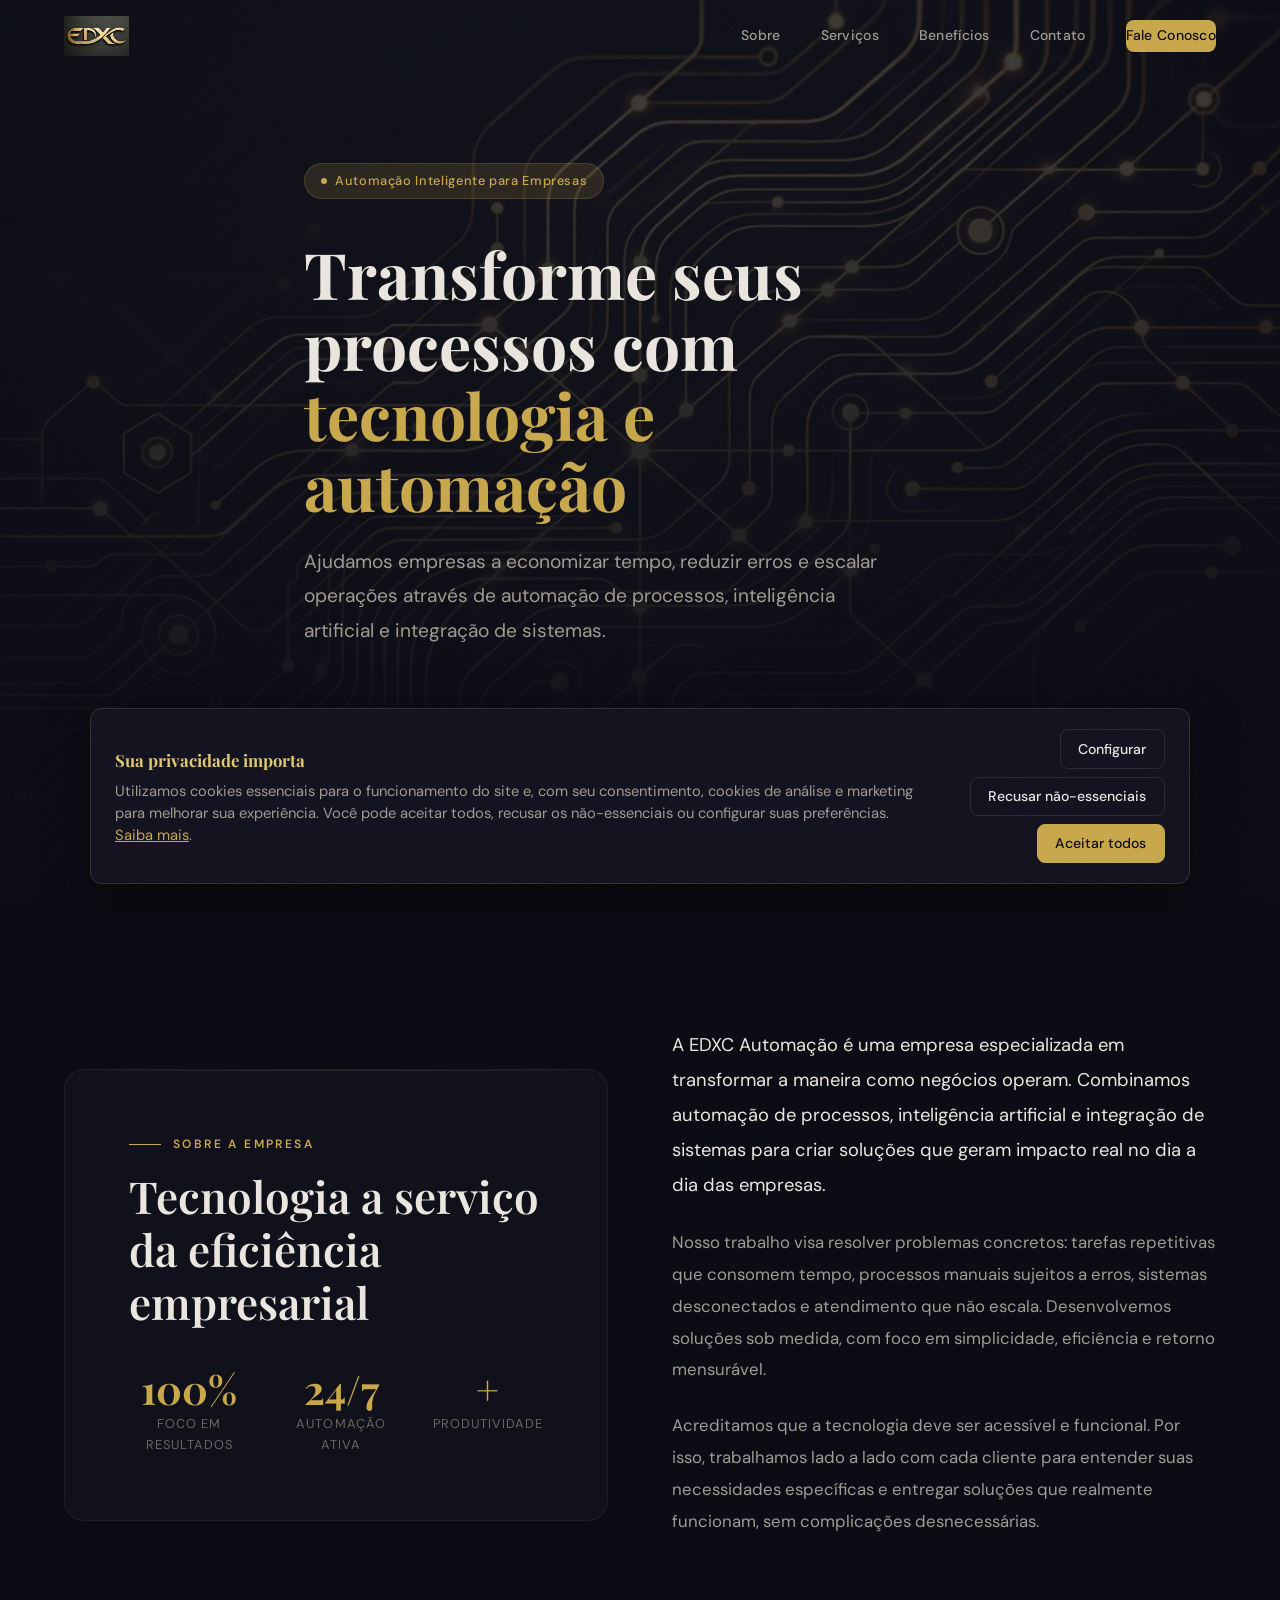
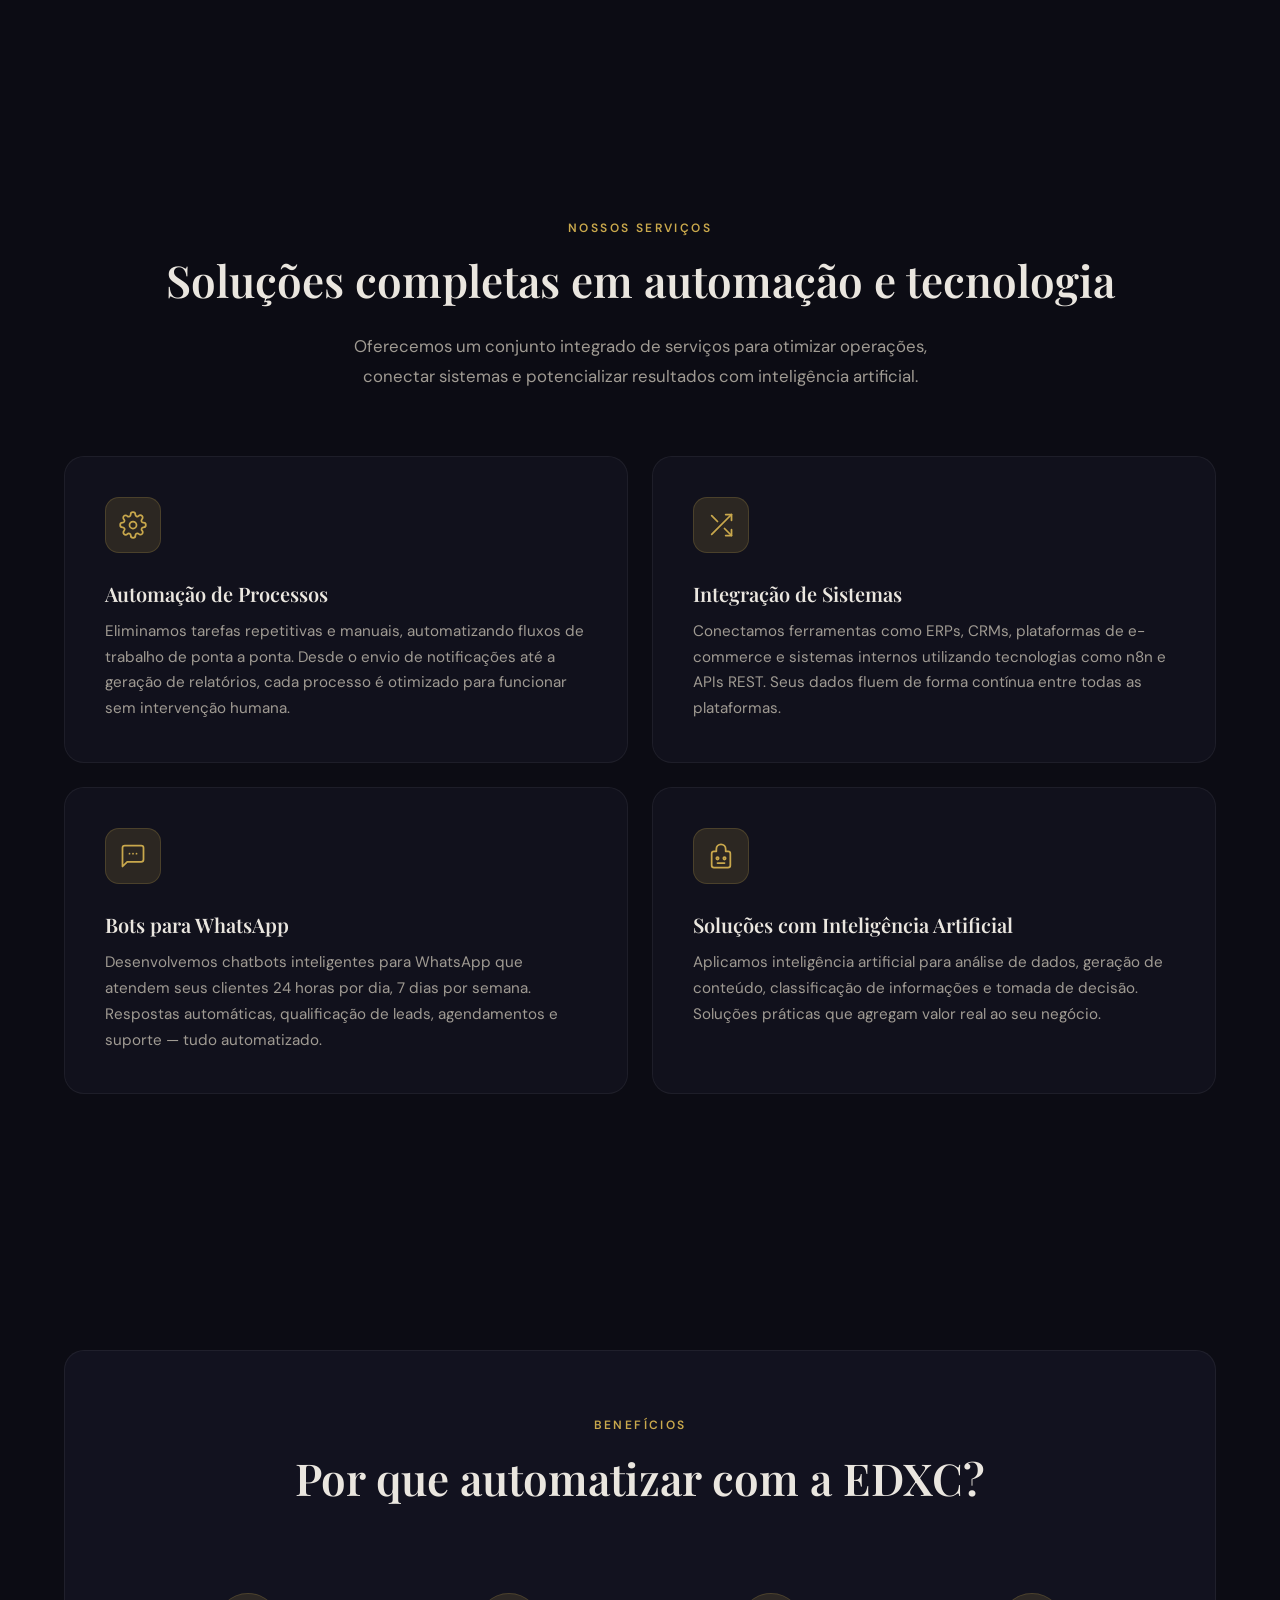
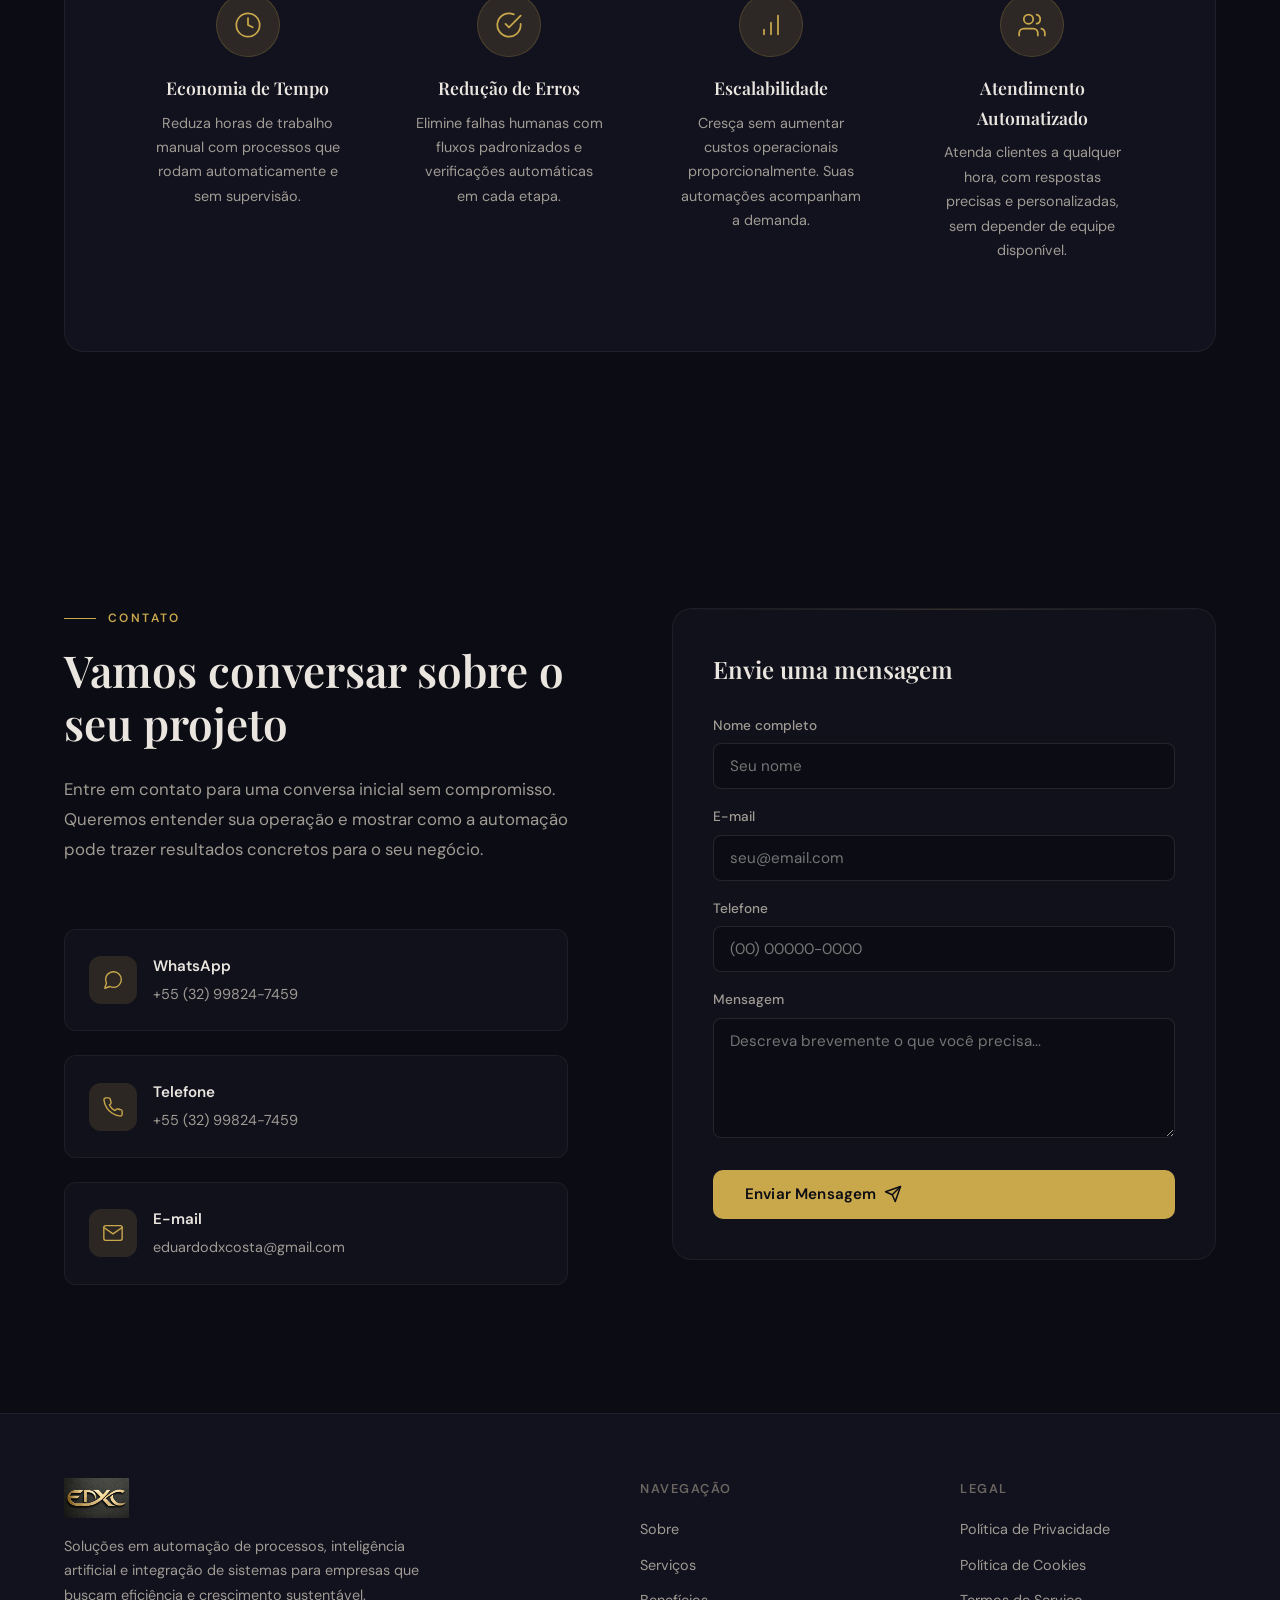
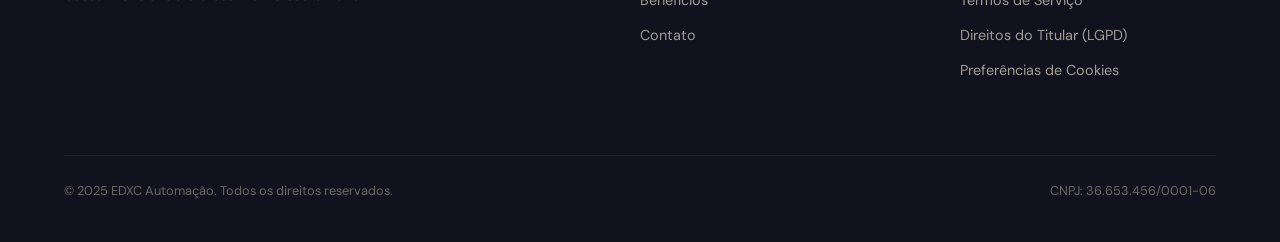
==== commit 5e6806c7: "feat(lgpd): banner de cookies granular + paginas legais + troca de email - Adiciona cookie-consent.j" ====
--- a/index.html
+++ b/index.html
@@ -340,7 +340,7 @@
             </a>
 
             <!-- Email -->
-            <a href="mailto:contato@edxcautomacao.com.br" class="contact-channel" id="contact-email">
+            <a href="mailto:eduardodxcosta@gmail.com" class="contact-channel" id="contact-email">
               <div class="channel-icon">
                 <svg width="22" height="22" viewBox="0 0 24 24" fill="none" stroke="currentColor" stroke-width="1.5" stroke-linecap="round" stroke-linejoin="round">
                   <path d="M4 4h16c1.1 0 2 .9 2 2v12c0 1.1-.9 2-2 2H4c-1.1 0-2-.9-2-2V6c0-1.1.9-2 2-2z"/><polyline points="22,6 12,13 2,6"/>
@@ -348,7 +348,7 @@
               </div>
               <div class="channel-info">
                 <h4>E-mail</h4>
-                <p>contato@edxcautomacao.com.br</p>
+                <p>eduardodxcosta@gmail.com</p>
               </div>
             </a>
           </div>
@@ -423,7 +423,10 @@
           <h4>Legal</h4>
           <ul>
             <li><a href="politica-de-privacidade.html">Política de Privacidade</a></li>
+            <li><a href="politica-de-cookies.html">Política de Cookies</a></li>
             <li><a href="termos-de-servico.html">Termos de Serviço</a></li>
+            <li><a href="direitos-do-titular.html">Direitos do Titular (LGPD)</a></li>
+            <li><a href="#" data-cookie-preferences>Preferências de Cookies</a></li>
           </ul>
         </div>
       </div>
@@ -532,6 +535,7 @@
       }, 1500);
     }
   </script>
+  <script src="cookie-consent.js" defer></script>
 
 </body>
 </html>
--- a/styles.css
+++ b/styles.css
@@ -1082,3 +1082,261 @@
   pointer-events: none;
   z-index: 0;
 }
+
+/* ===============================================
+   Cookie Consent (LGPD)
+   =============================================== */
+.cookie-banner {
+  position: fixed;
+  left: 1rem;
+  right: 1rem;
+  bottom: 1rem;
+  z-index: 9998;
+  background: var(--color-bg-secondary);
+  border: 1px solid var(--color-gold-border);
+  border-radius: var(--border-radius);
+  box-shadow: 0 16px 48px rgba(0, 0, 0, 0.6);
+  padding: 1.25rem 1.5rem;
+  max-width: 1100px;
+  margin: 0 auto;
+  animation: cookie-banner-in 0.35s cubic-bezier(0.4, 0, 0.2, 1);
+}
+
+@keyframes cookie-banner-in {
+  from { transform: translateY(20px); opacity: 0; }
+  to   { transform: translateY(0); opacity: 1; }
+}
+
+.cookie-banner-inner {
+  display: flex;
+  flex-direction: column;
+  gap: 1rem;
+}
+
+@media (min-width: 900px) {
+  .cookie-banner-inner {
+    flex-direction: row;
+    align-items: center;
+    justify-content: space-between;
+    gap: 2rem;
+  }
+}
+
+.cookie-banner-text strong {
+  display: block;
+  font-family: var(--font-display);
+  color: var(--color-gold-light);
+  font-size: 1.05rem;
+  margin-bottom: 0.35rem;
+}
+
+.cookie-banner-text p {
+  margin: 0;
+  font-size: 0.92rem;
+  line-height: 1.5;
+  color: var(--color-text-secondary);
+}
+
+.cookie-banner-text a {
+  color: var(--color-gold);
+  text-decoration: underline;
+}
+
+.cookie-banner-actions {
+  display: flex;
+  flex-wrap: wrap;
+  gap: 0.5rem;
+  justify-content: flex-end;
+}
+
+.cookie-btn {
+  font-family: var(--font-body);
+  font-size: 0.88rem;
+  font-weight: 500;
+  padding: 0.6rem 1.1rem;
+  border-radius: 8px;
+  border: 1px solid transparent;
+  cursor: pointer;
+  transition: all var(--transition-fast);
+  white-space: nowrap;
+}
+
+.cookie-btn-primary {
+  background: var(--color-gold);
+  color: var(--color-bg-primary);
+  border-color: var(--color-gold);
+}
+
+.cookie-btn-primary:hover {
+  background: var(--color-gold-light);
+  border-color: var(--color-gold-light);
+}
+
+.cookie-btn-secondary {
+  background: transparent;
+  color: var(--color-text-primary);
+  border-color: var(--color-border-light);
+}
+
+.cookie-btn-secondary:hover {
+  border-color: var(--color-gold-border);
+  color: var(--color-gold-light);
+}
+
+/* Modal */
+.cookie-modal {
+  position: fixed;
+  inset: 0;
+  z-index: 9999;
+  display: flex;
+  align-items: center;
+  justify-content: center;
+  padding: 1rem;
+}
+
+.cookie-modal[hidden] { display: none; }
+
+.cookie-modal-backdrop {
+  position: absolute;
+  inset: 0;
+  background: rgba(0, 0, 0, 0.7);
+  backdrop-filter: blur(4px);
+}
+
+.cookie-modal-dialog {
+  position: relative;
+  background: var(--color-bg-secondary);
+  border: 1px solid var(--color-gold-border);
+  border-radius: var(--border-radius-lg);
+  width: min(560px, 100%);
+  max-height: 90vh;
+  overflow-y: auto;
+  box-shadow: 0 24px 64px rgba(0, 0, 0, 0.7);
+}
+
+.cookie-modal-header {
+  display: flex;
+  align-items: center;
+  justify-content: space-between;
+  padding: 1.25rem 1.5rem;
+  border-bottom: 1px solid var(--color-border);
+}
+
+.cookie-modal-header h2 {
+  font-family: var(--font-display);
+  font-size: 1.4rem;
+  color: var(--color-text-primary);
+  margin: 0;
+}
+
+.cookie-modal-close {
+  background: none;
+  border: none;
+  color: var(--color-text-secondary);
+  font-size: 1.8rem;
+  line-height: 1;
+  cursor: pointer;
+  padding: 0 0.25rem;
+  transition: color var(--transition-fast);
+}
+
+.cookie-modal-close:hover { color: var(--color-gold); }
+
+.cookie-modal-body {
+  padding: 1.25rem 1.5rem;
+}
+
+.cookie-modal-body > p {
+  color: var(--color-text-secondary);
+  font-size: 0.95rem;
+  margin: 0 0 1rem;
+}
+
+.cookie-categories {
+  list-style: none;
+  padding: 0;
+  margin: 0;
+  display: flex;
+  flex-direction: column;
+  gap: 0.75rem;
+}
+
+.cookie-category {
+  background: var(--color-bg-tertiary);
+  border: 1px solid var(--color-border);
+  border-radius: var(--border-radius);
+  padding: 0.85rem 1rem;
+}
+
+.cookie-toggle {
+  display: flex;
+  align-items: flex-start;
+  gap: 0.85rem;
+  cursor: pointer;
+}
+
+.cookie-toggle input { position: absolute; opacity: 0; pointer-events: none; }
+
+.cookie-toggle-slider {
+  flex-shrink: 0;
+  width: 40px;
+  height: 22px;
+  background: var(--color-bg-card);
+  border: 1px solid var(--color-border-light);
+  border-radius: 999px;
+  position: relative;
+  transition: background var(--transition-fast), border-color var(--transition-fast);
+  margin-top: 2px;
+}
+
+.cookie-toggle-slider::after {
+  content: '';
+  position: absolute;
+  top: 2px;
+  left: 2px;
+  width: 16px;
+  height: 16px;
+  background: var(--color-text-secondary);
+  border-radius: 50%;
+  transition: transform var(--transition-fast), background var(--transition-fast);
+}
+
+.cookie-toggle input:checked + .cookie-toggle-slider {
+  background: var(--color-gold-glow);
+  border-color: var(--color-gold-border);
+}
+
+.cookie-toggle input:checked + .cookie-toggle-slider::after {
+  transform: translateX(18px);
+  background: var(--color-gold);
+}
+
+.cookie-toggle input:disabled + .cookie-toggle-slider {
+  opacity: 0.7;
+  cursor: not-allowed;
+}
+
+.cookie-toggle-label strong {
+  display: block;
+  color: var(--color-text-primary);
+  font-size: 0.95rem;
+  margin-bottom: 0.15rem;
+}
+
+.cookie-toggle-label small {
+  display: block;
+  color: var(--color-text-secondary);
+  font-size: 0.82rem;
+  line-height: 1.45;
+}
+
+.cookie-modal-footer {
+  display: flex;
+  flex-wrap: wrap;
+  justify-content: flex-end;
+  gap: 0.5rem;
+  padding: 1.1rem 1.5rem;
+  border-top: 1px solid var(--color-border);
+}
+
+body.cookie-modal-open { overflow: hidden; }
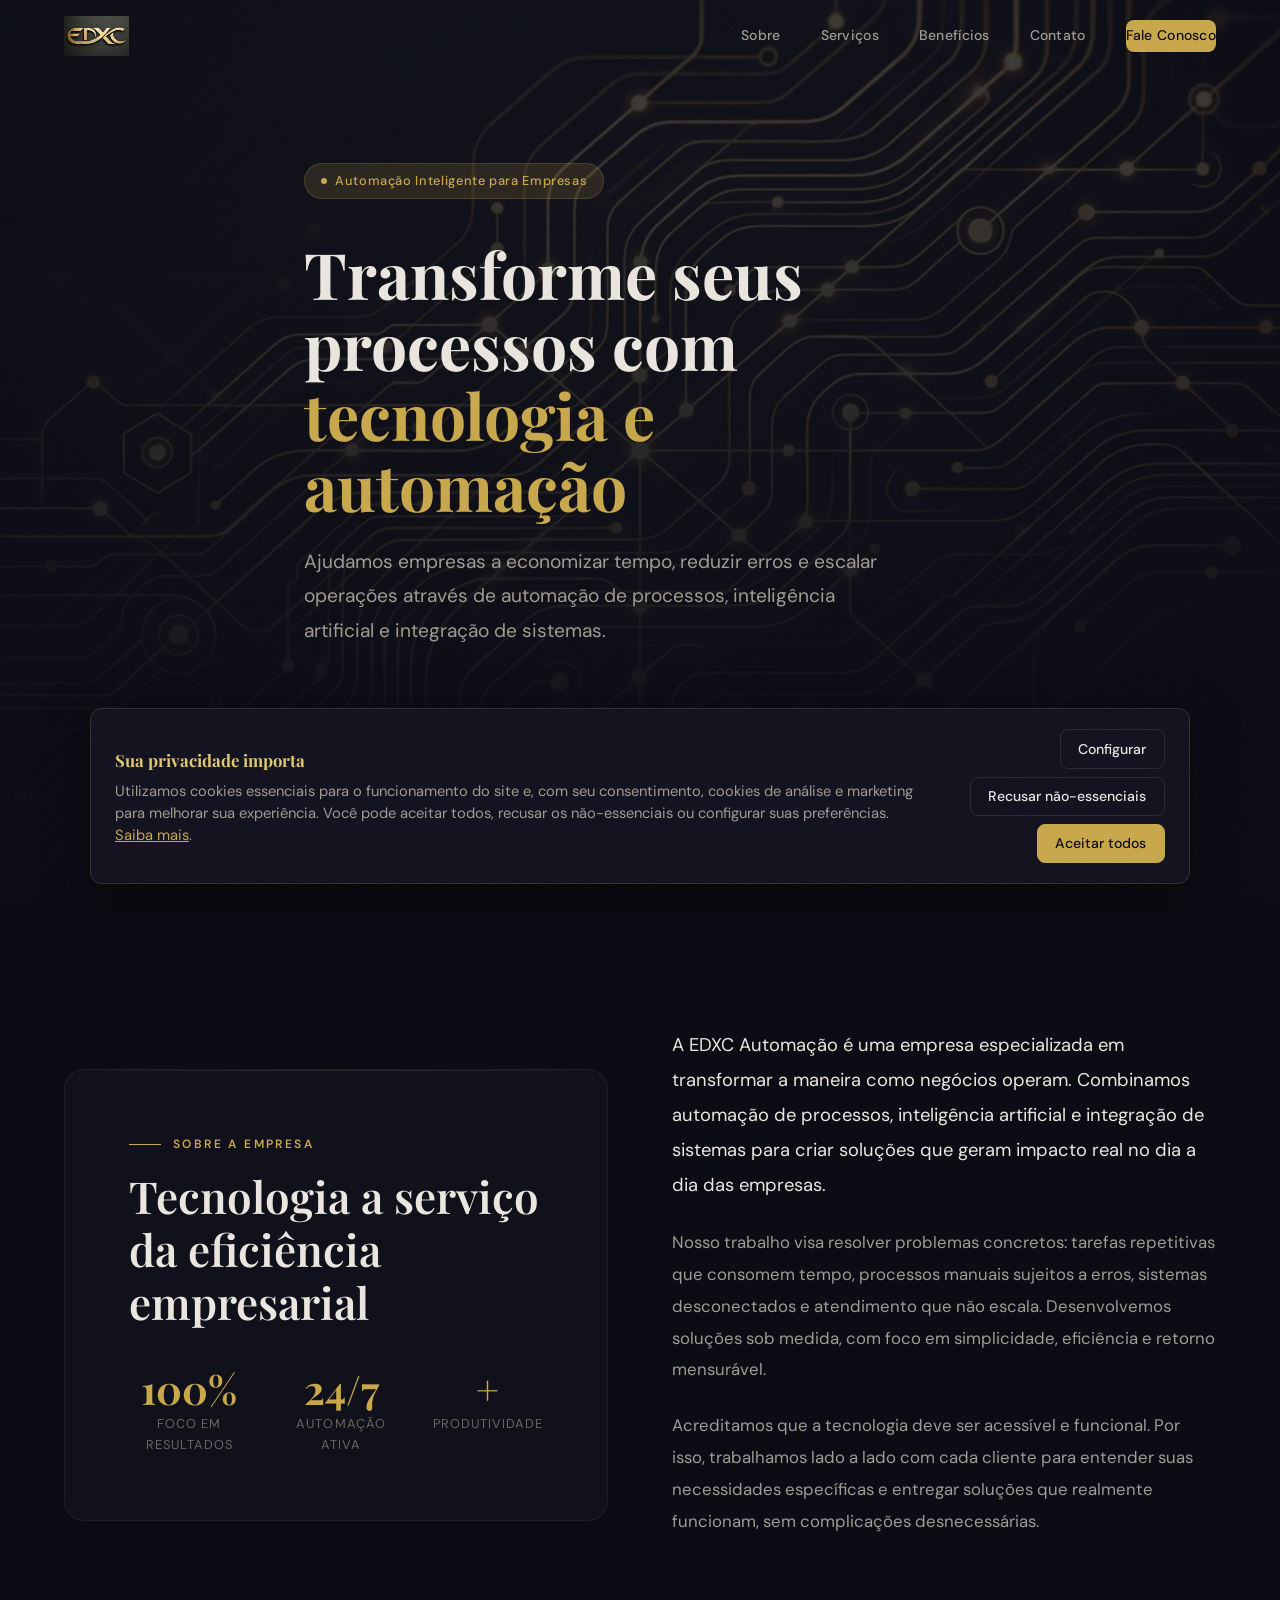
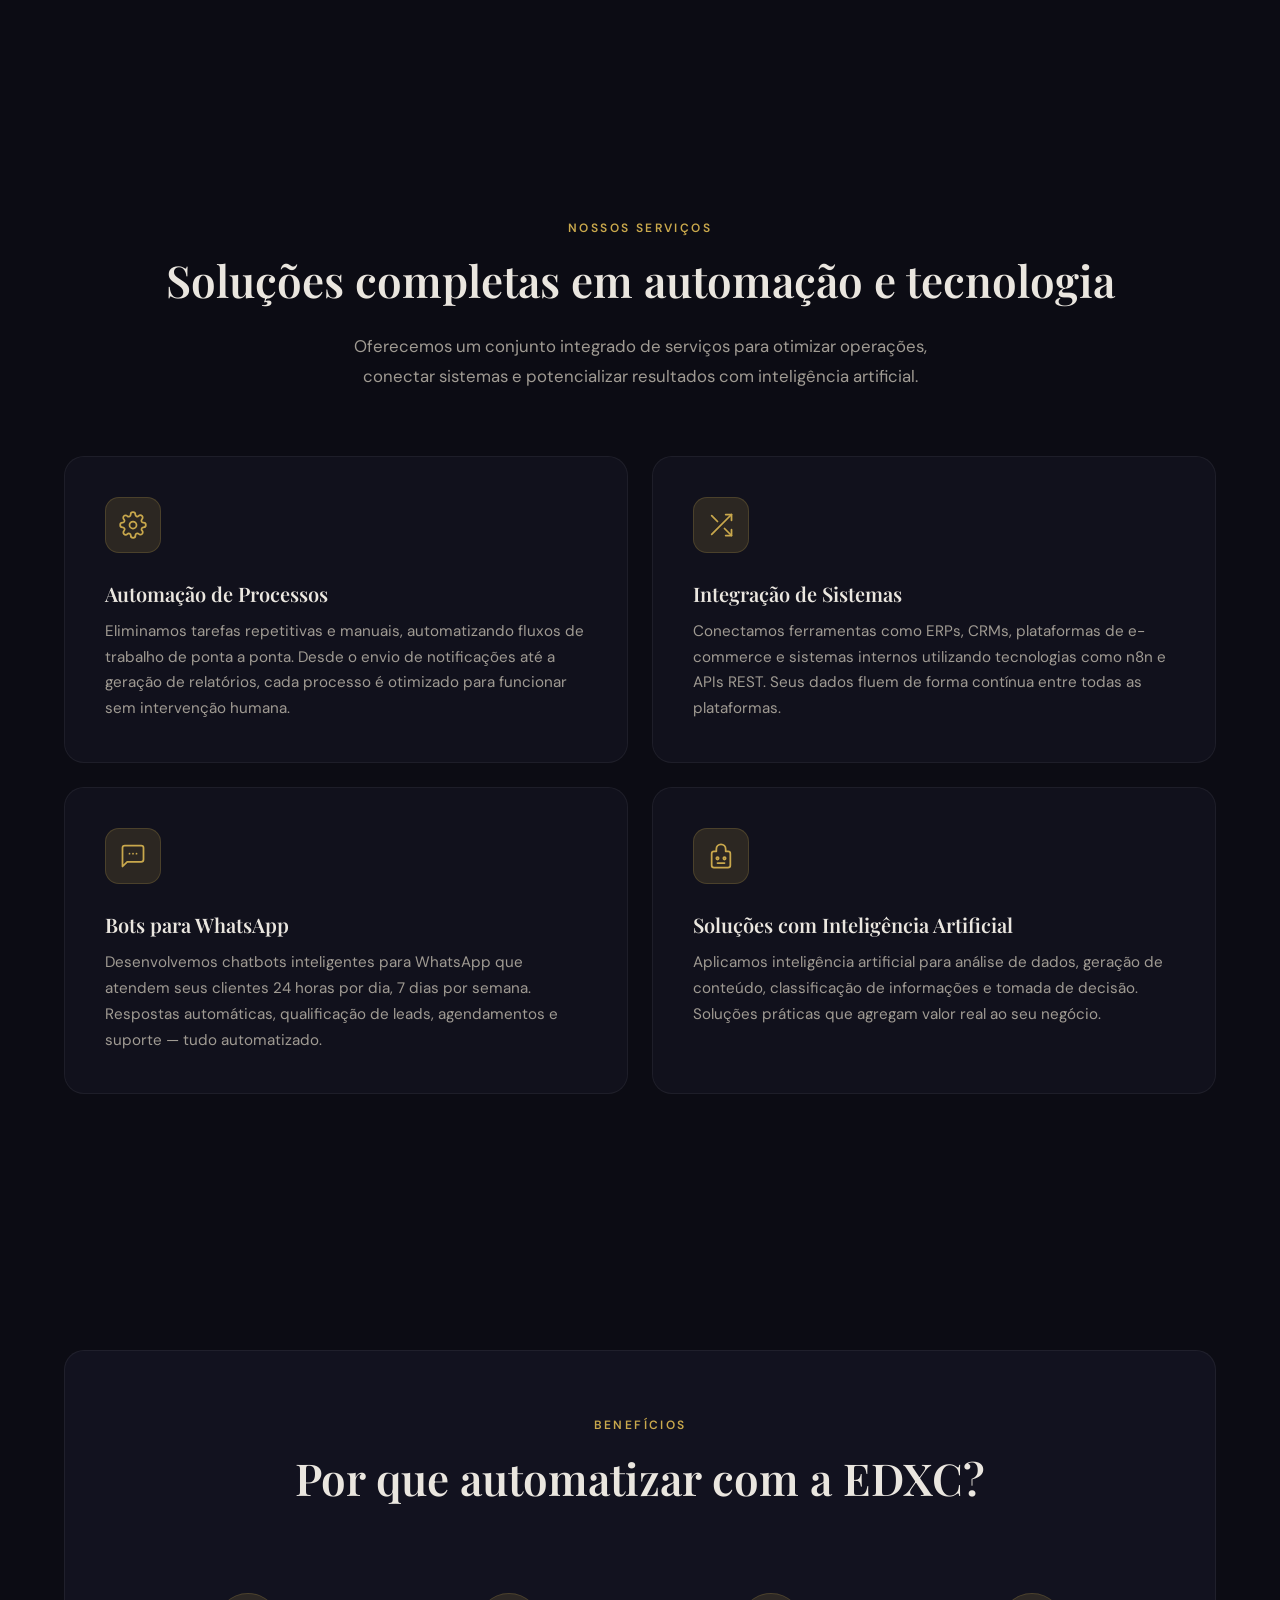
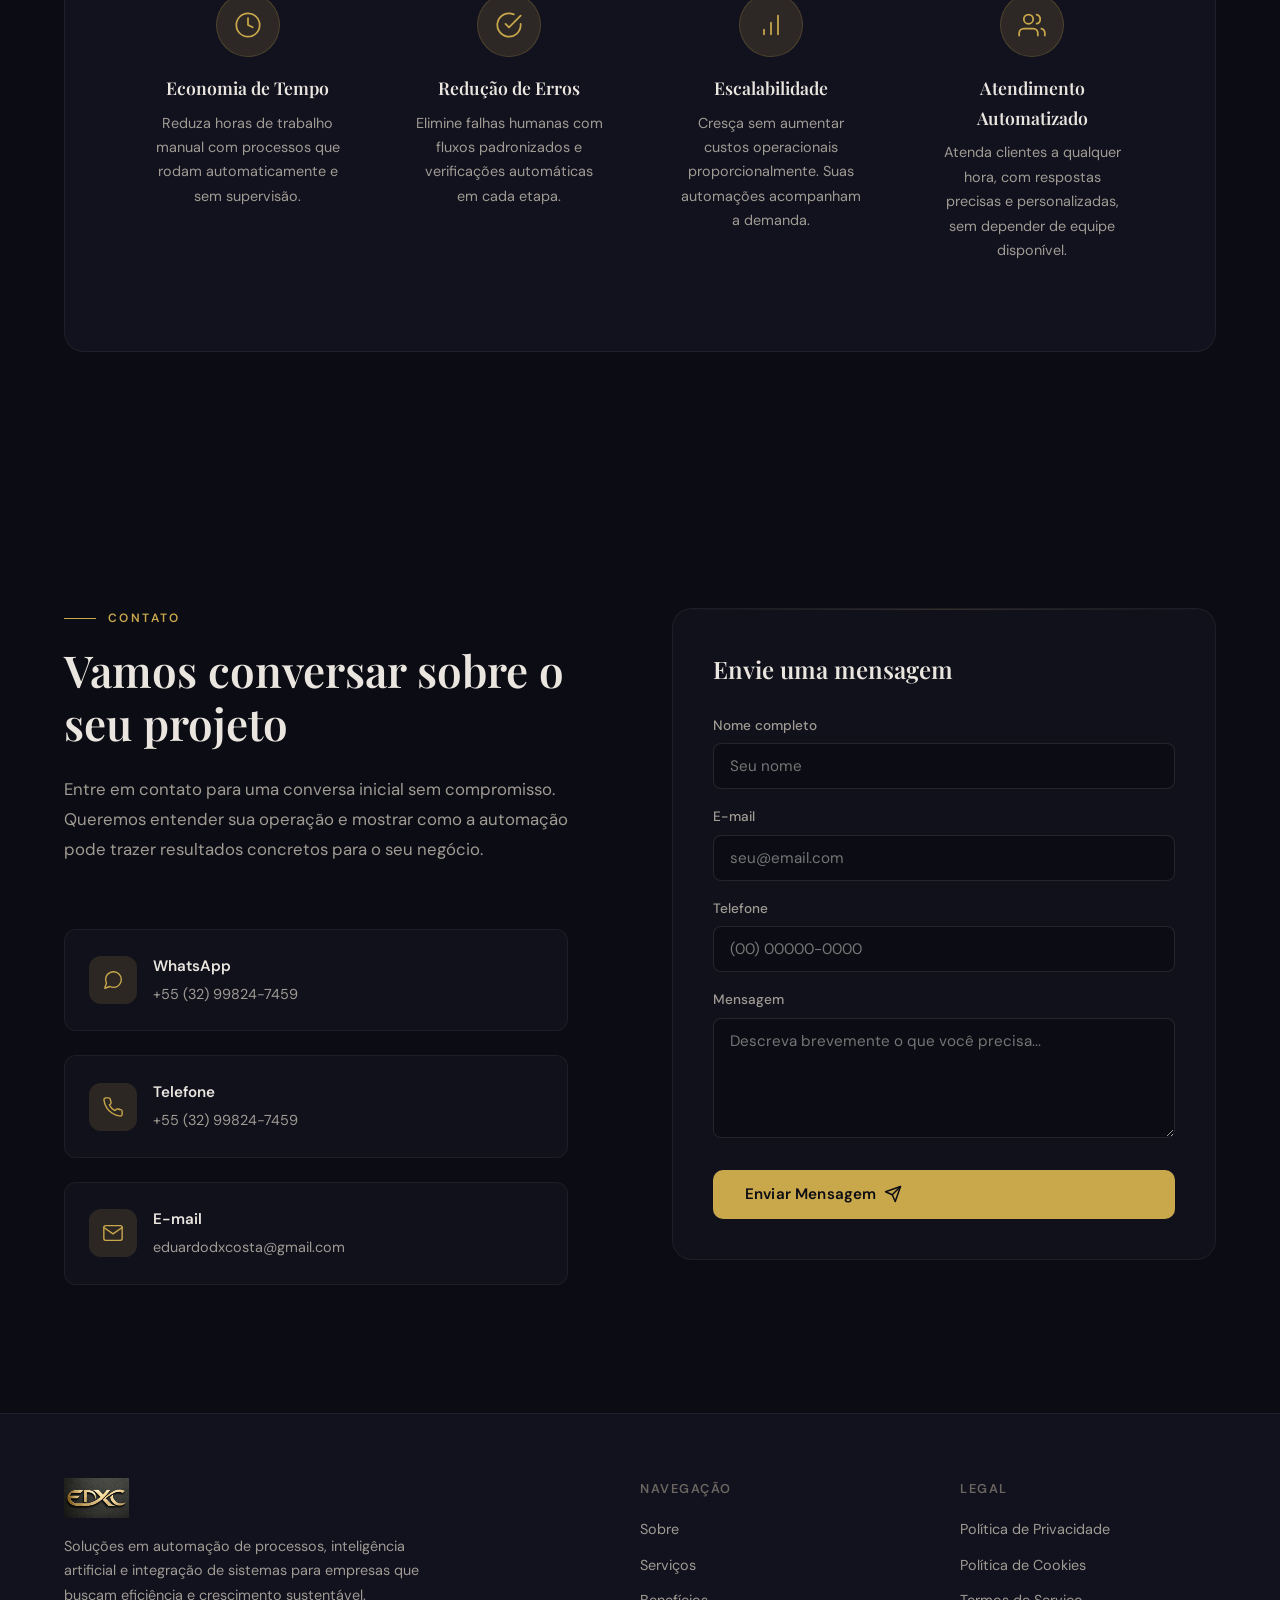
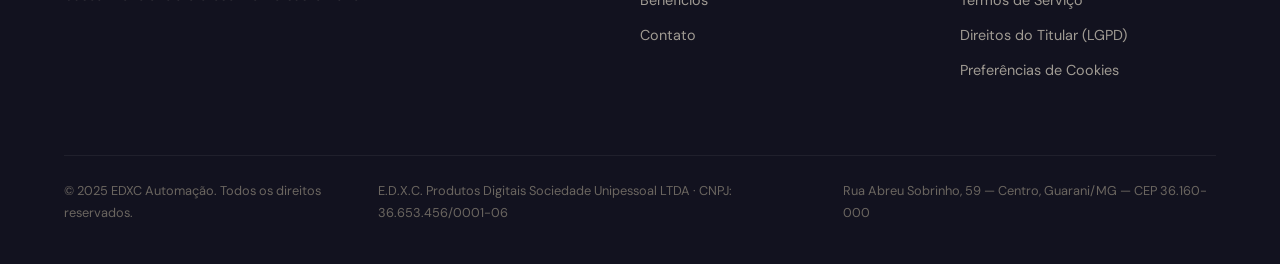
==== commit 0da8097b: "feat(lgpd): adiciona razao social, CNPJ e endereco da empresa nas paginas legais - Direitos do Titul" ====
--- a/index.html
+++ b/index.html
@@ -433,7 +433,8 @@
 
       <div class="footer-bottom">
         <p>&copy; 2025 EDXC Automação. Todos os direitos reservados.</p>
-        <p>CNPJ: 36.653.456/0001-06</p>
+        <p>E.D.X.C. Produtos Digitais Sociedade Unipessoal LTDA &middot; CNPJ: 36.653.456/0001-06</p>
+        <p>Rua Abreu Sobrinho, 59 &mdash; Centro, Guarani/MG &mdash; CEP 36.160-000</p>
       </div>
     </div>
   </footer>
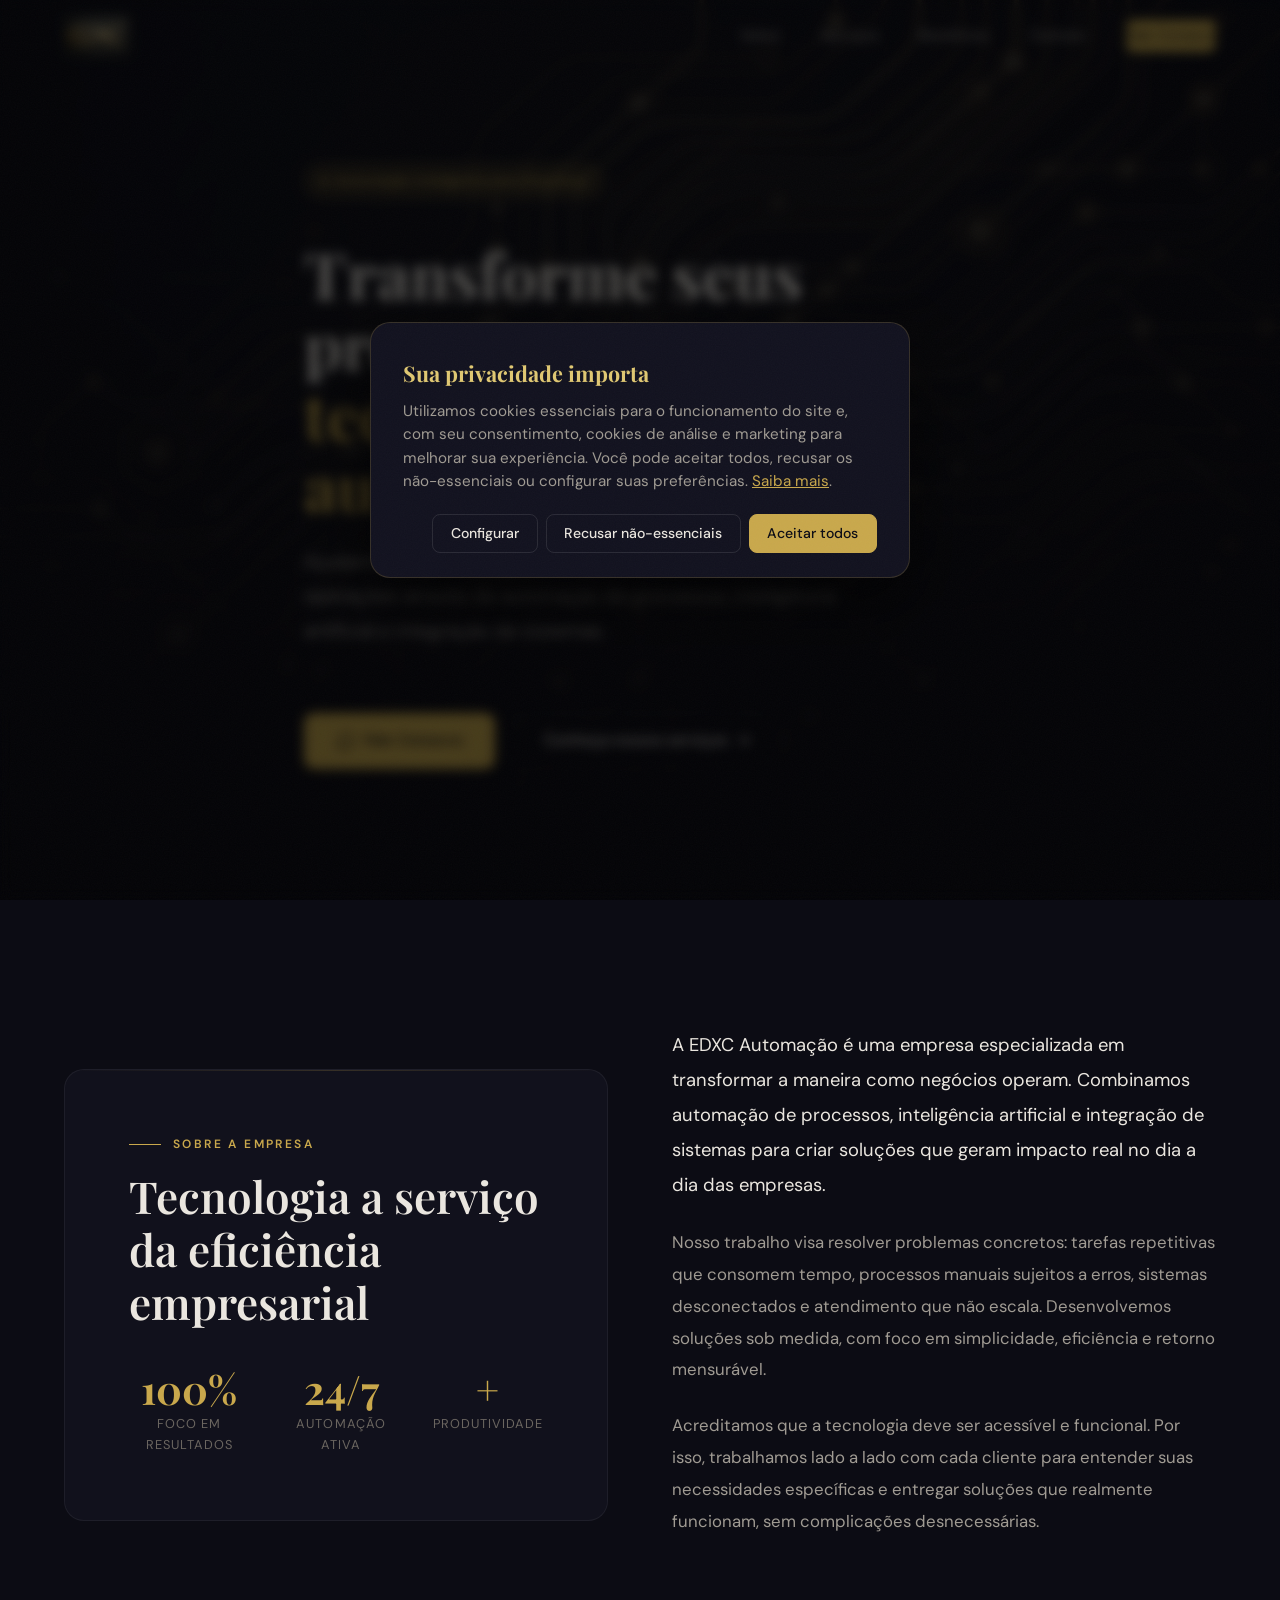
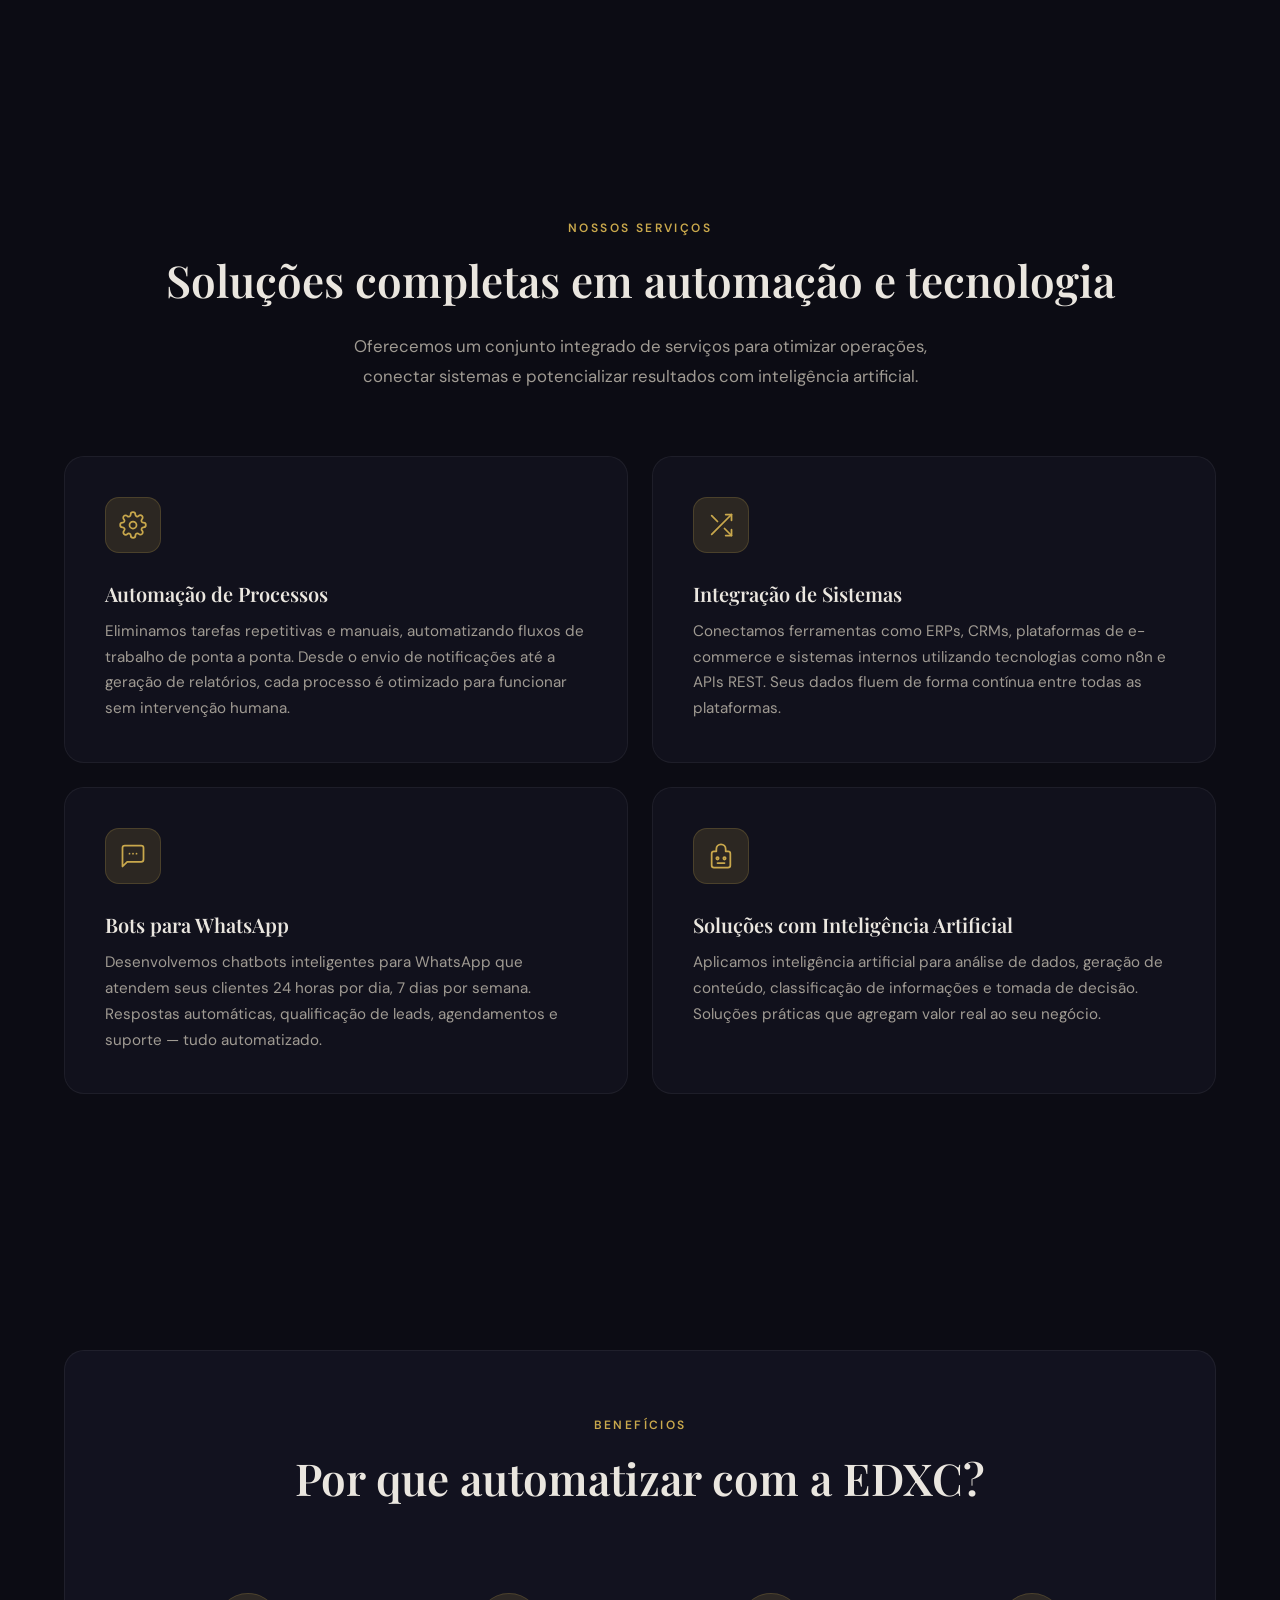
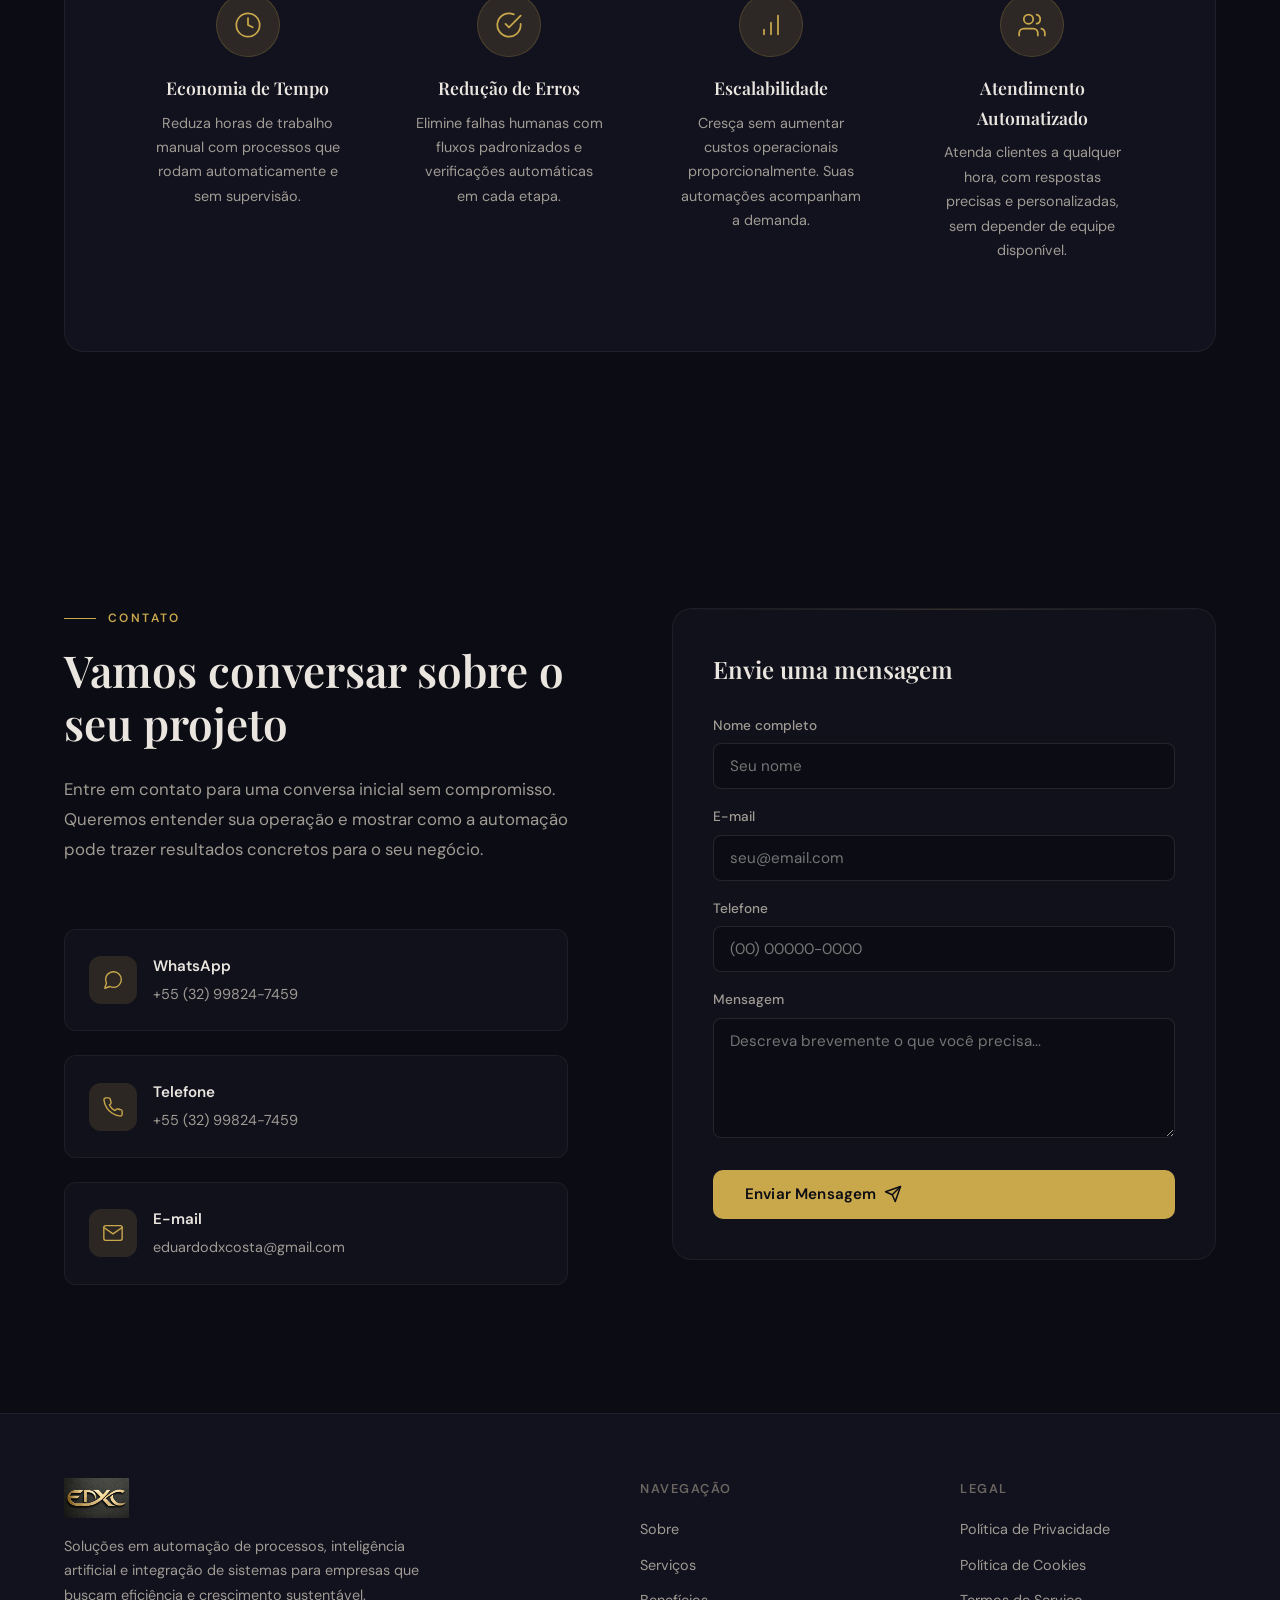
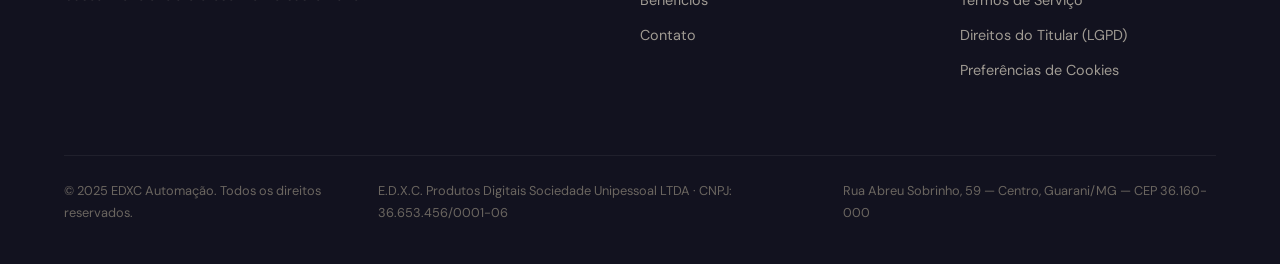
==== commit f4d6c14c: "fix(cache): adiciona versionamento ?v=2 em CSS e JS para forcar atualizacao Navegadores estavam serv" ====
--- a/index.html
+++ b/index.html
@@ -20,7 +20,7 @@
   <link rel="icon" type="image/jpeg" href="assets/logo-edxc.jpg">
 
   <!-- Styles -->
-  <link rel="stylesheet" href="styles.css">
+  <link rel="stylesheet" href="styles.css?v=2">
 </head>
 <body>
 
@@ -536,7 +536,7 @@
       }, 1500);
     }
   </script>
-  <script src="cookie-consent.js" defer></script>
+  <script src="cookie-consent.js?v=2" defer></script>
 
 </body>
 </html>
--- a/styles.css
+++ b/styles.css
@@ -1088,52 +1088,57 @@
    =============================================== */
 .cookie-banner {
   position: fixed;
-  left: 1rem;
-  right: 1rem;
-  bottom: 1rem;
+  inset: 0;
   z-index: 9998;
+  display: flex;
+  align-items: center;
+  justify-content: center;
+  padding: 1rem;
+  background: rgba(0, 0, 0, 0.65);
+  backdrop-filter: blur(6px);
+  -webkit-backdrop-filter: blur(6px);
+  animation: cookie-banner-fade 0.35s cubic-bezier(0.4, 0, 0.2, 1);
+}
+
+@keyframes cookie-banner-fade {
+  from { opacity: 0; }
+  to   { opacity: 1; }
+}
+
+.cookie-banner-inner {
   background: var(--color-bg-secondary);
   border: 1px solid var(--color-gold-border);
-  border-radius: var(--border-radius);
-  box-shadow: 0 16px 48px rgba(0, 0, 0, 0.6);
-  padding: 1.25rem 1.5rem;
-  max-width: 1100px;
-  margin: 0 auto;
-  animation: cookie-banner-in 0.35s cubic-bezier(0.4, 0, 0.2, 1);
-}
-
-@keyframes cookie-banner-in {
-  from { transform: translateY(20px); opacity: 0; }
-  to   { transform: translateY(0); opacity: 1; }
-}
-
-.cookie-banner-inner {
+  border-radius: var(--border-radius-lg);
+  box-shadow: 0 24px 64px rgba(0, 0, 0, 0.7);
+  padding: 2rem 2rem 1.5rem;
+  width: min(540px, 100%);
+  max-height: 90vh;
+  overflow-y: auto;
   display: flex;
   flex-direction: column;
-  gap: 1rem;
-}
-
-@media (min-width: 900px) {
-  .cookie-banner-inner {
-    flex-direction: row;
-    align-items: center;
-    justify-content: space-between;
-    gap: 2rem;
-  }
-}
+  gap: 1.25rem;
+  animation: cookie-banner-pop 0.35s cubic-bezier(0.4, 0, 0.2, 1);
+}
+
+@keyframes cookie-banner-pop {
+  from { transform: translateY(20px) scale(0.96); opacity: 0; }
+  to   { transform: translateY(0) scale(1); opacity: 1; }
+}
+
+body.cookie-banner-open { overflow: hidden; }
 
 .cookie-banner-text strong {
   display: block;
   font-family: var(--font-display);
   color: var(--color-gold-light);
-  font-size: 1.05rem;
-  margin-bottom: 0.35rem;
+  font-size: 1.35rem;
+  margin-bottom: 0.5rem;
 }
 
 .cookie-banner-text p {
   margin: 0;
-  font-size: 0.92rem;
-  line-height: 1.5;
+  font-size: 0.95rem;
+  line-height: 1.55;
   color: var(--color-text-secondary);
 }
 
@@ -1144,9 +1149,27 @@
 
 .cookie-banner-actions {
   display: flex;
-  flex-wrap: wrap;
+  flex-direction: column;
   gap: 0.5rem;
-  justify-content: flex-end;
+}
+
+@media (min-width: 560px) {
+  .cookie-banner-actions {
+    flex-direction: row;
+    flex-wrap: wrap;
+    justify-content: flex-end;
+  }
+}
+
+.cookie-banner-actions .cookie-btn {
+  flex: 1 1 auto;
+  min-width: 0;
+}
+
+@media (min-width: 560px) {
+  .cookie-banner-actions .cookie-btn {
+    flex: 0 0 auto;
+  }
 }
 
 .cookie-btn {
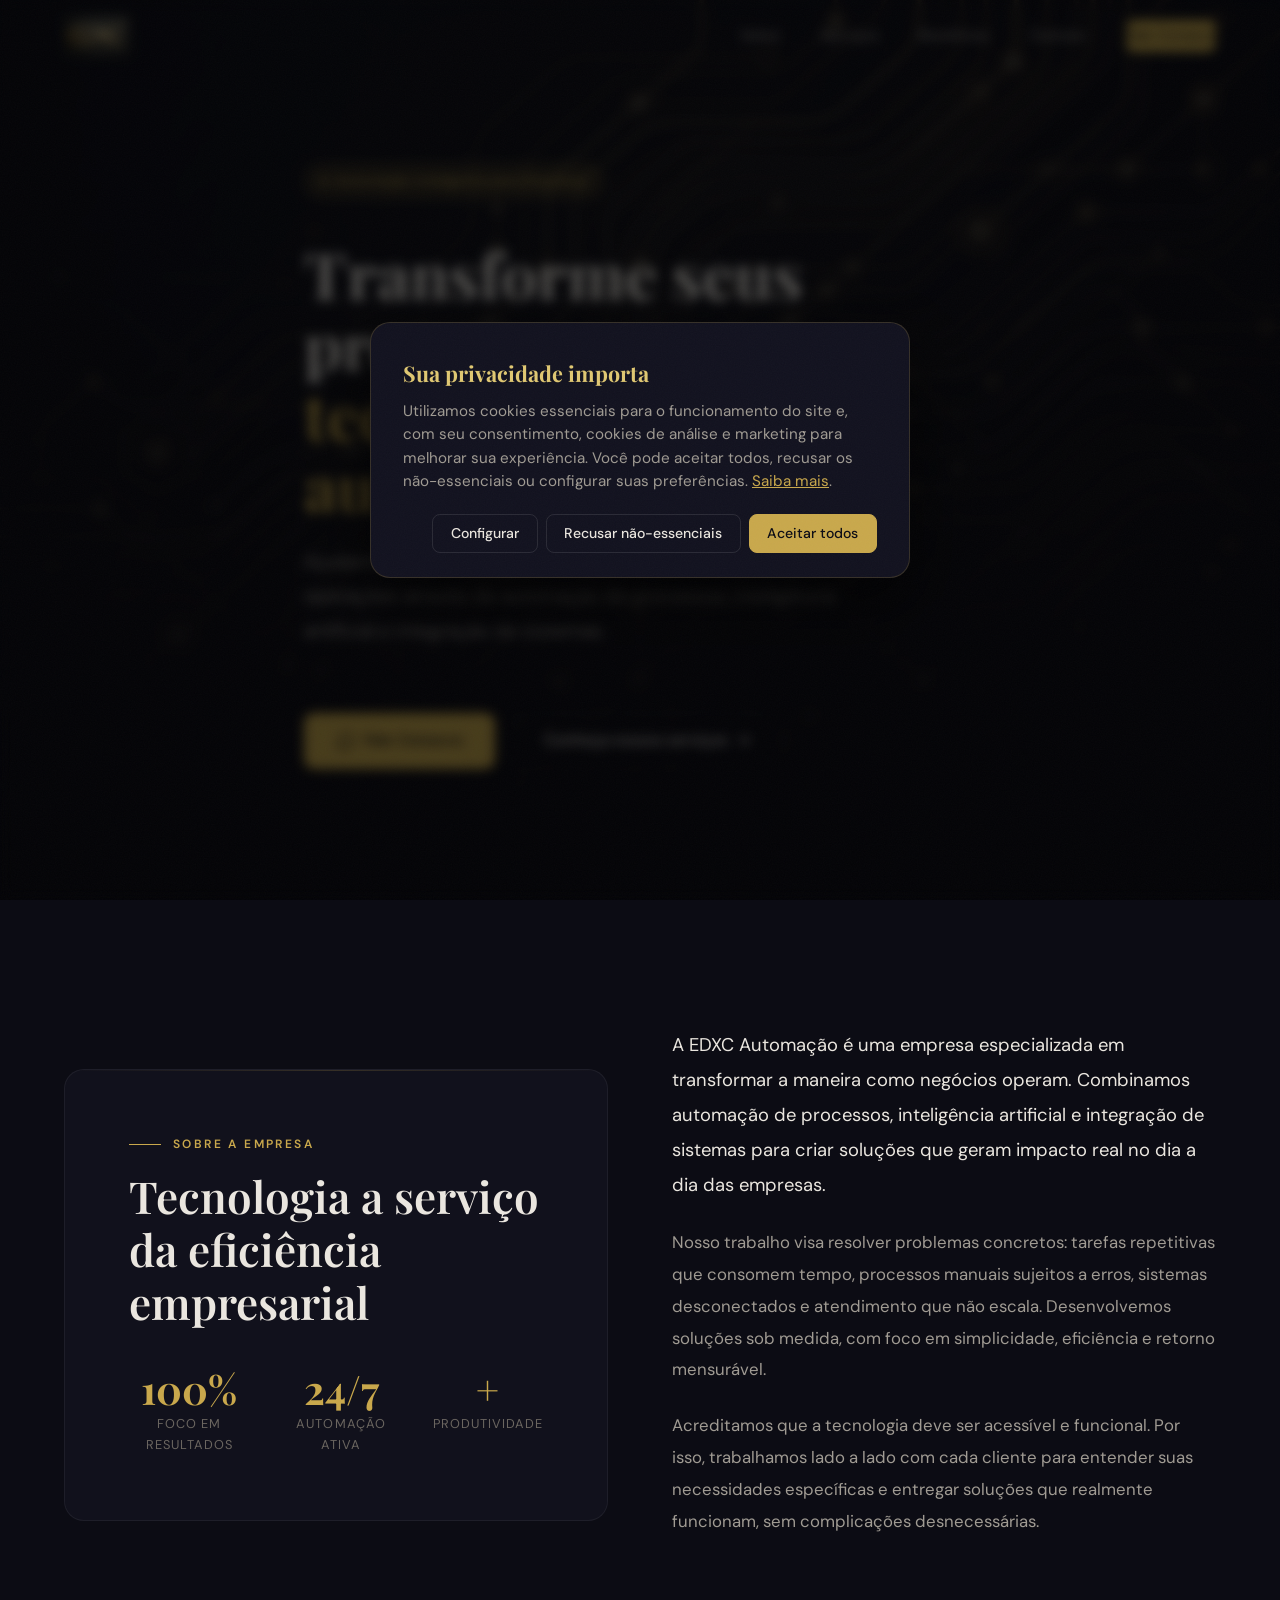
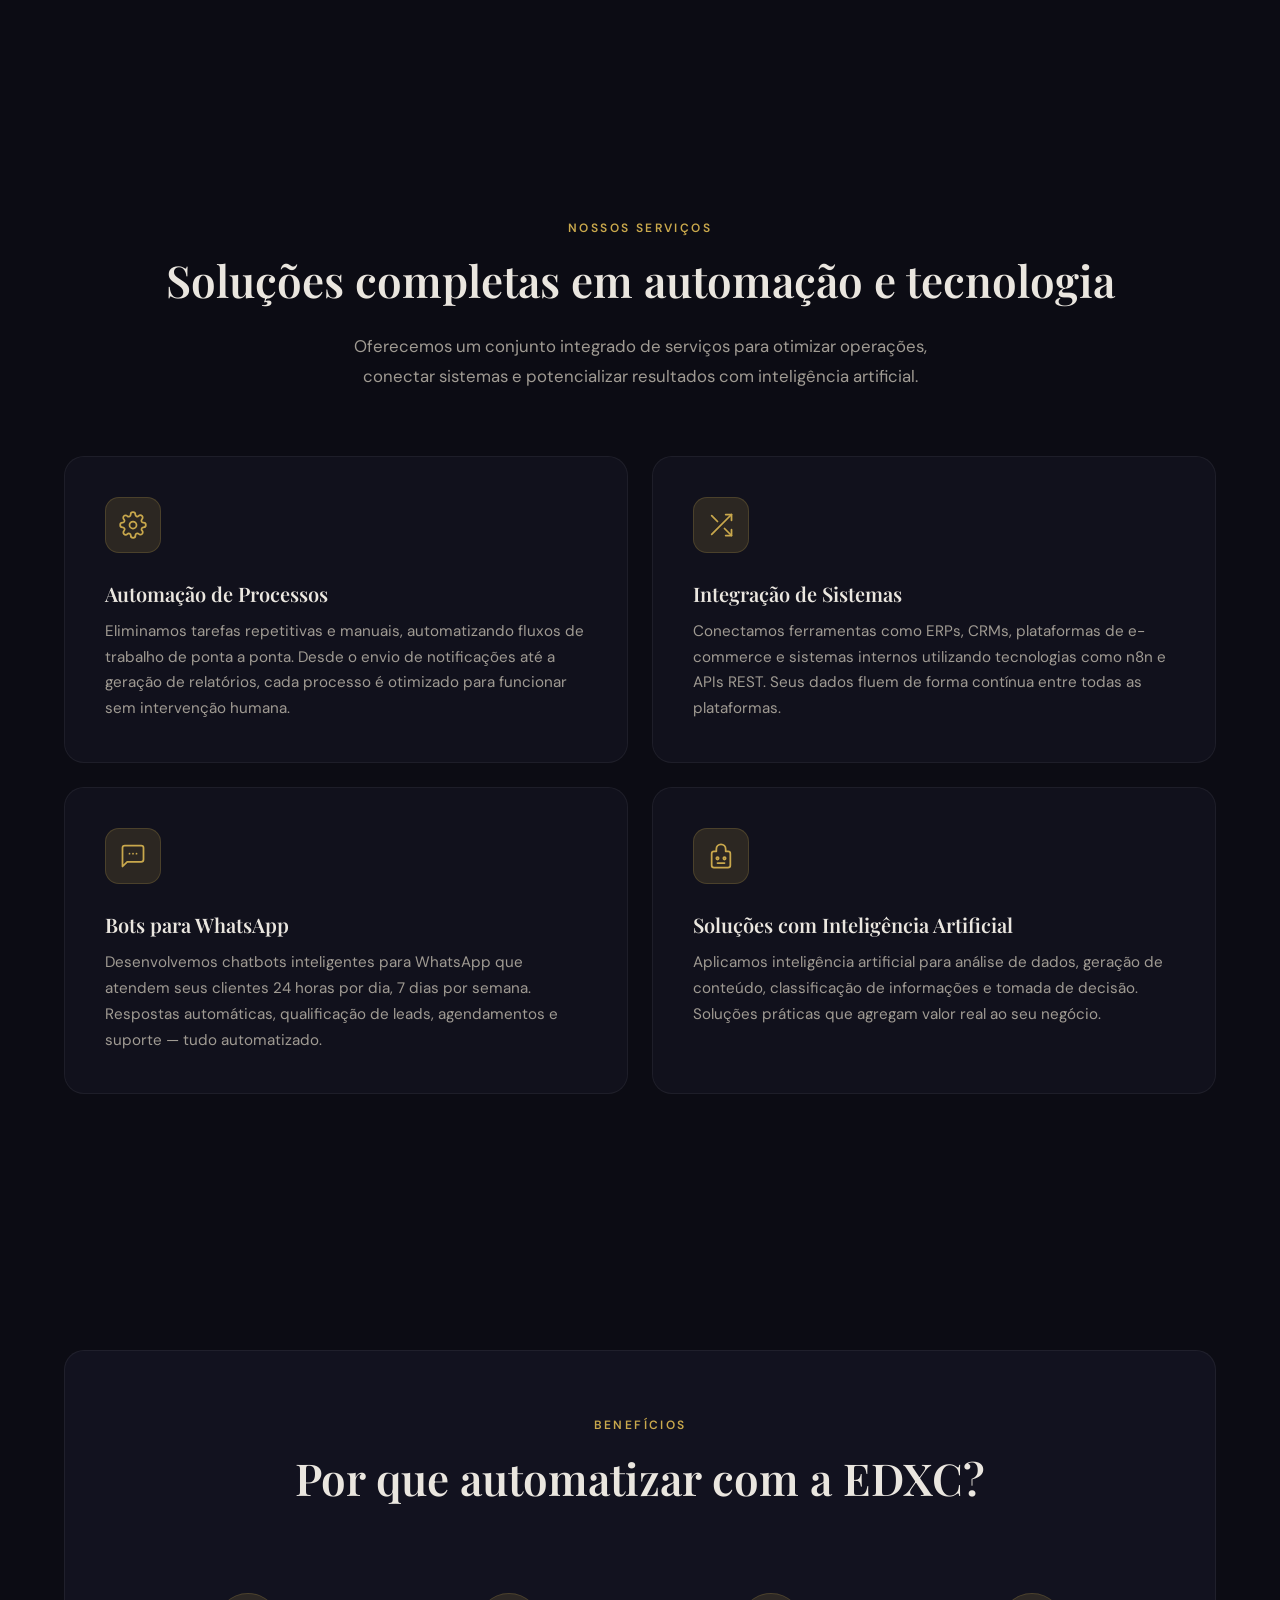
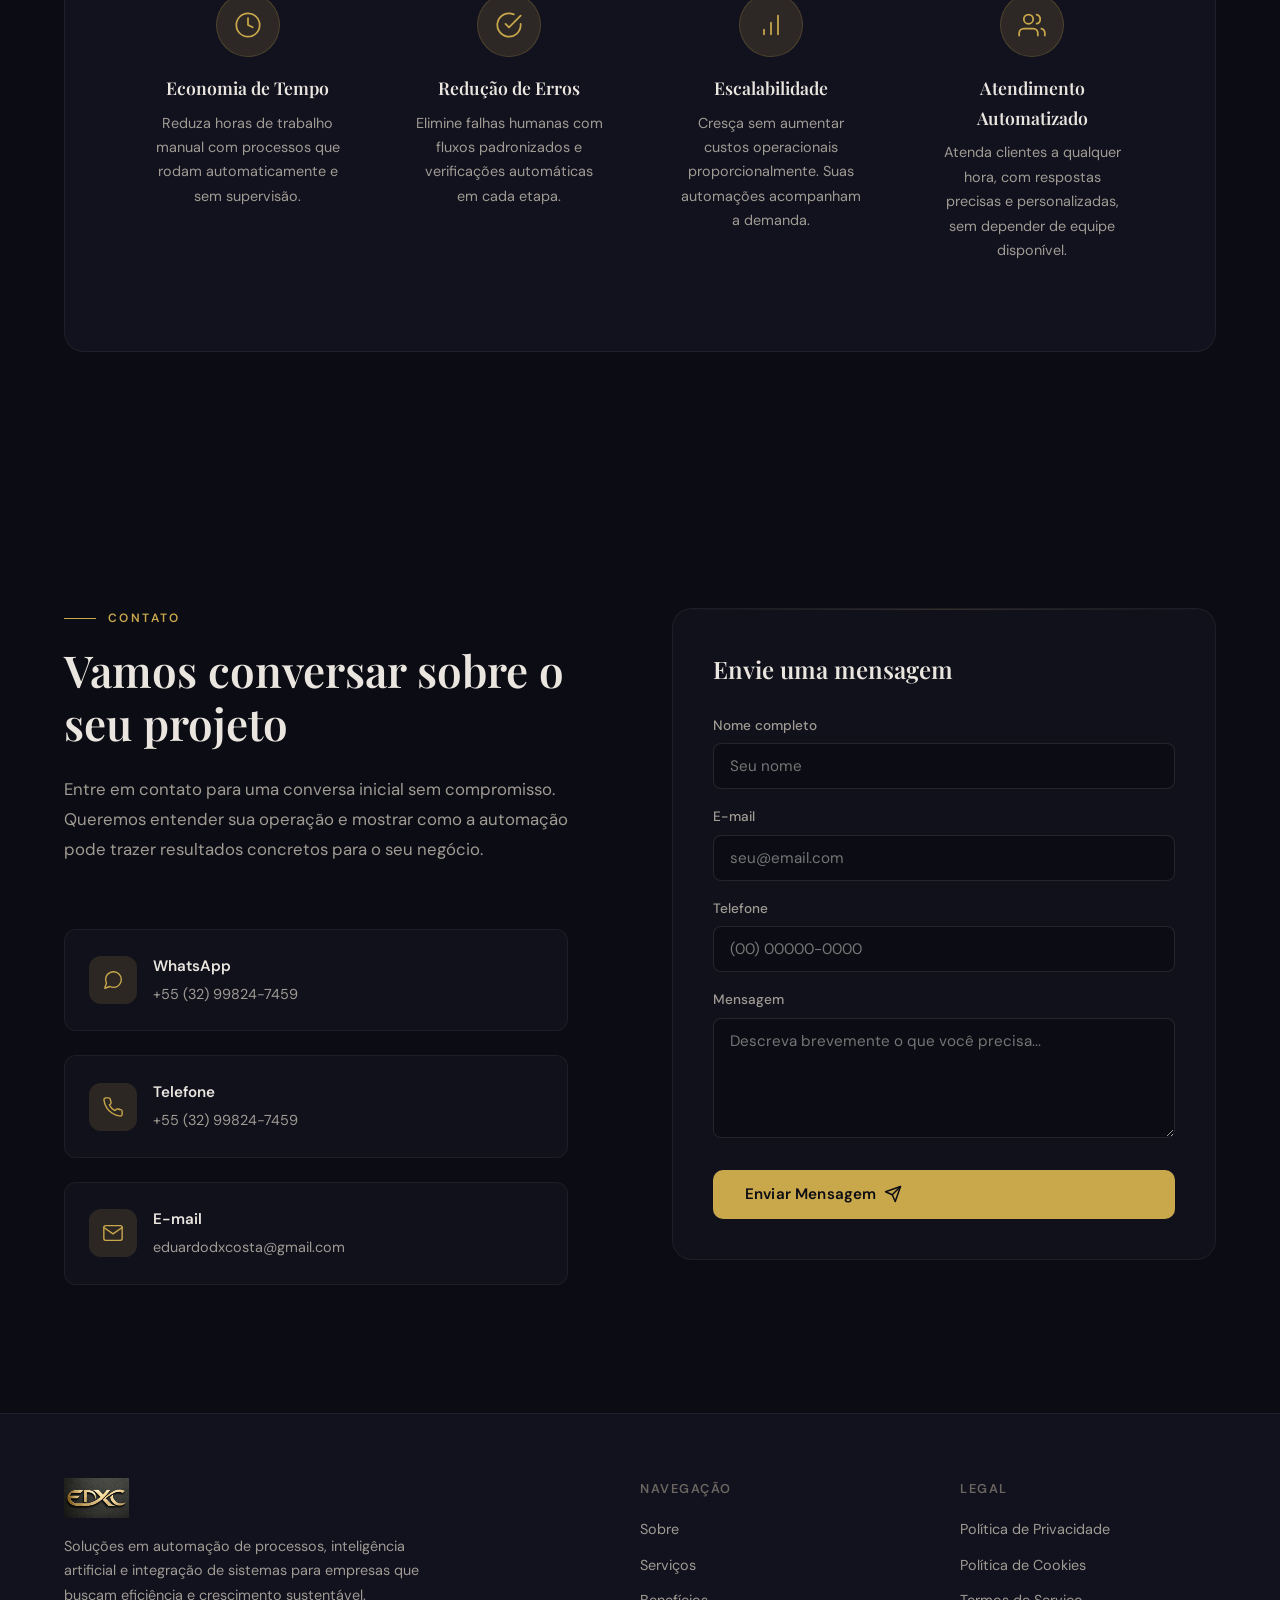
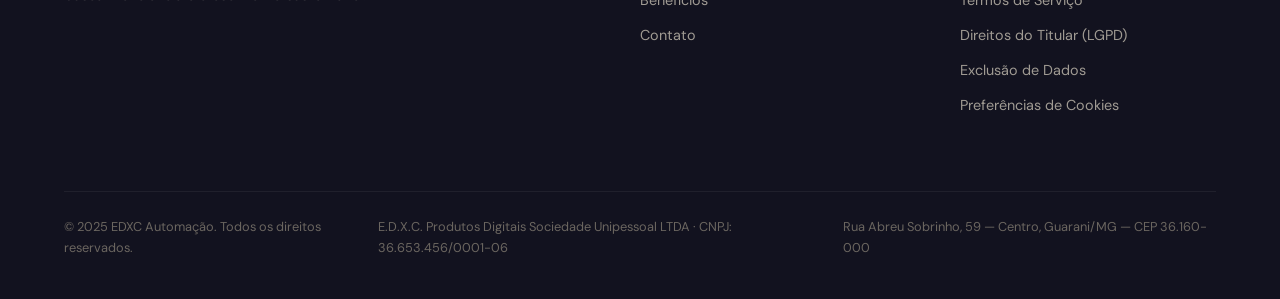
==== commit 23d083b6: "feat(lgpd): cobre plataformas Meta na politica e adiciona pagina de exclusao de dados Politica de pr" ====
--- a/index.html
+++ b/index.html
@@ -426,6 +426,7 @@
             <li><a href="politica-de-cookies.html">Política de Cookies</a></li>
             <li><a href="termos-de-servico.html">Termos de Serviço</a></li>
             <li><a href="direitos-do-titular.html">Direitos do Titular (LGPD)</a></li>
+            <li><a href="exclusao-de-dados.html">Exclusão de Dados</a></li>
             <li><a href="#" data-cookie-preferences>Preferências de Cookies</a></li>
           </ul>
         </div>
